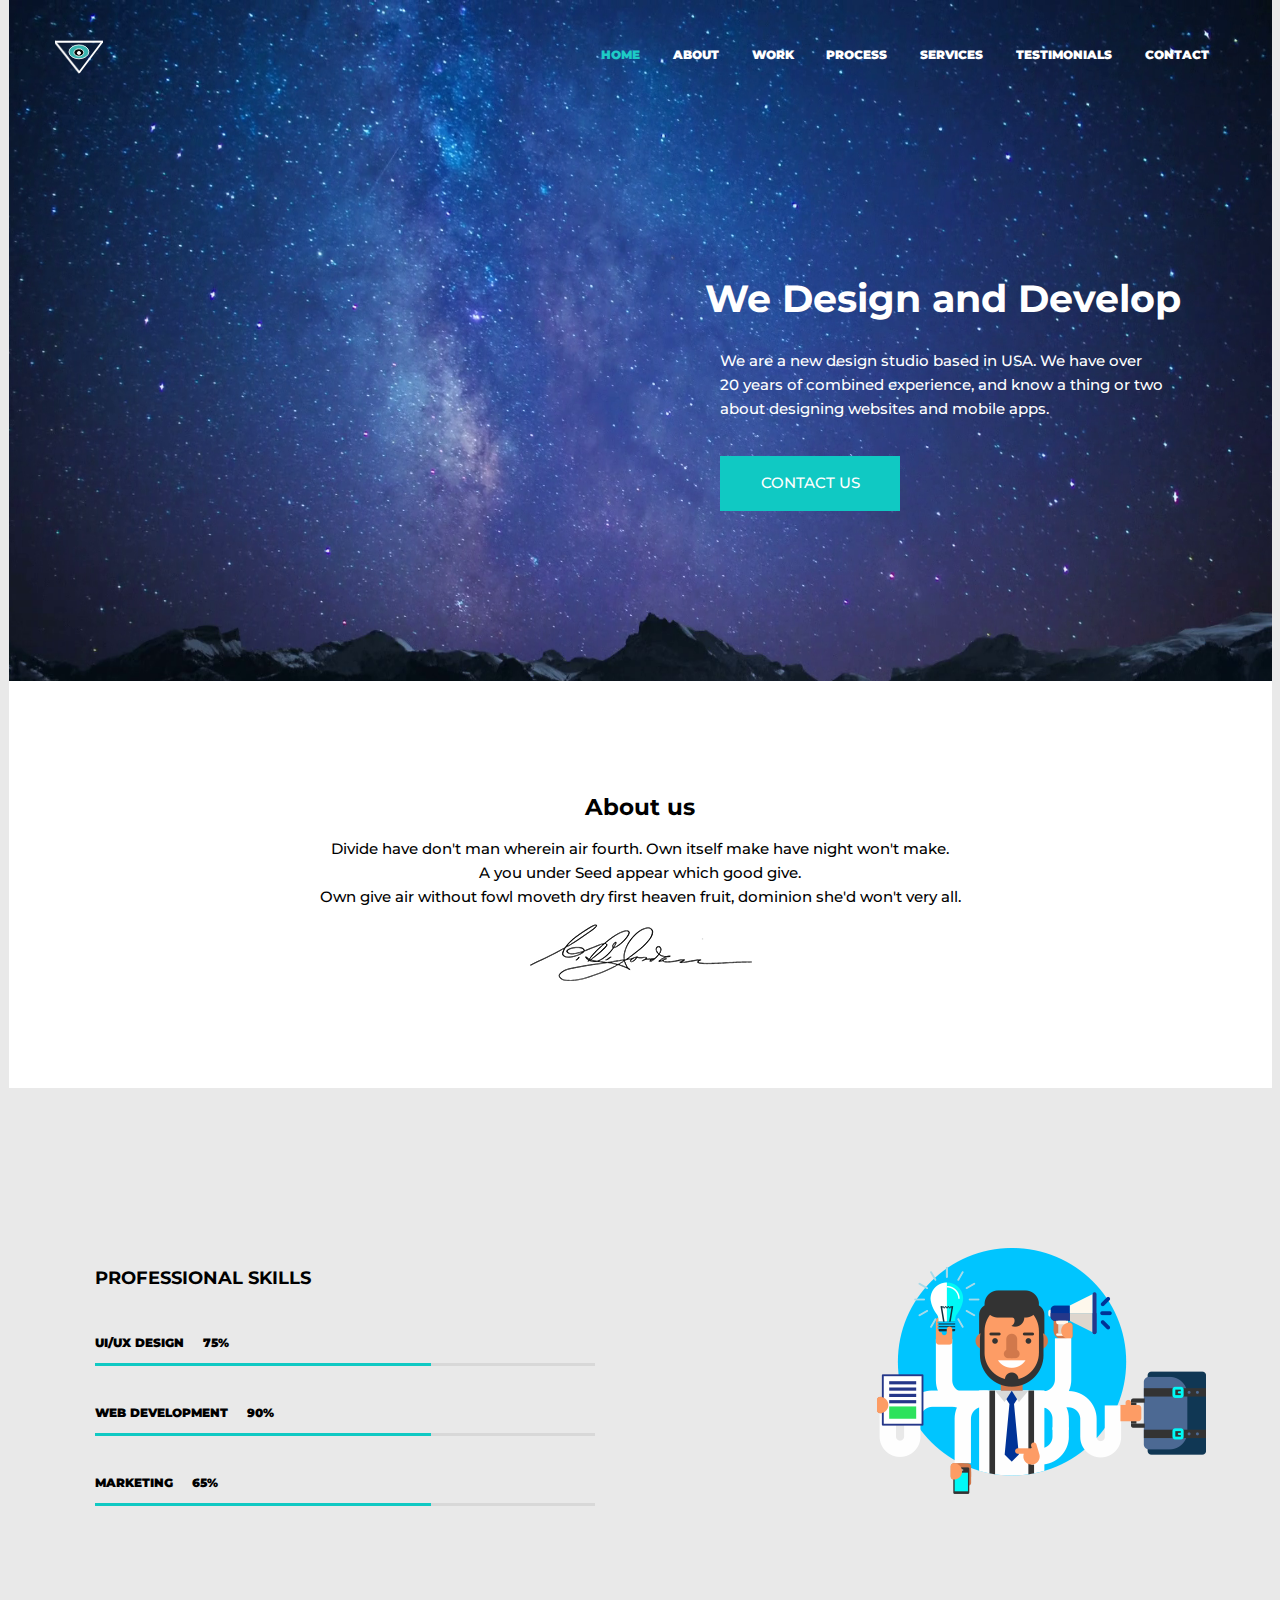
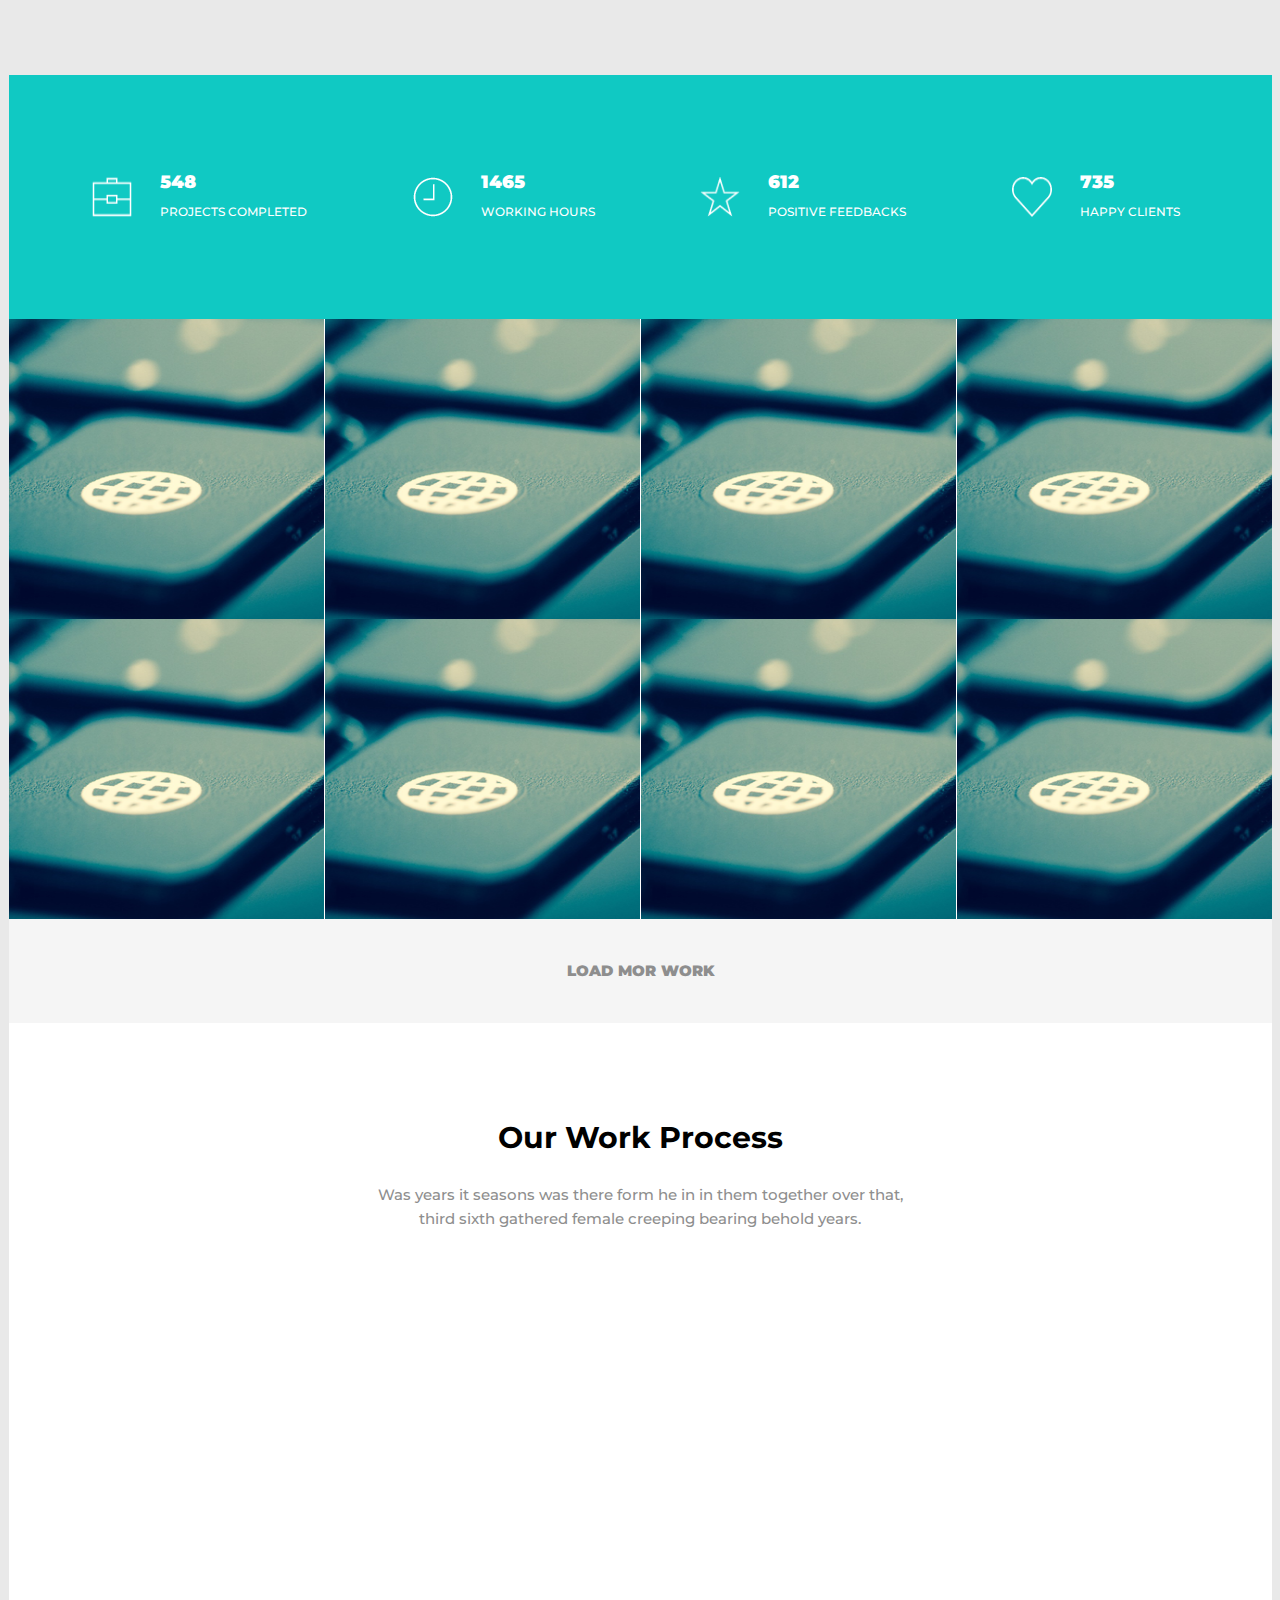
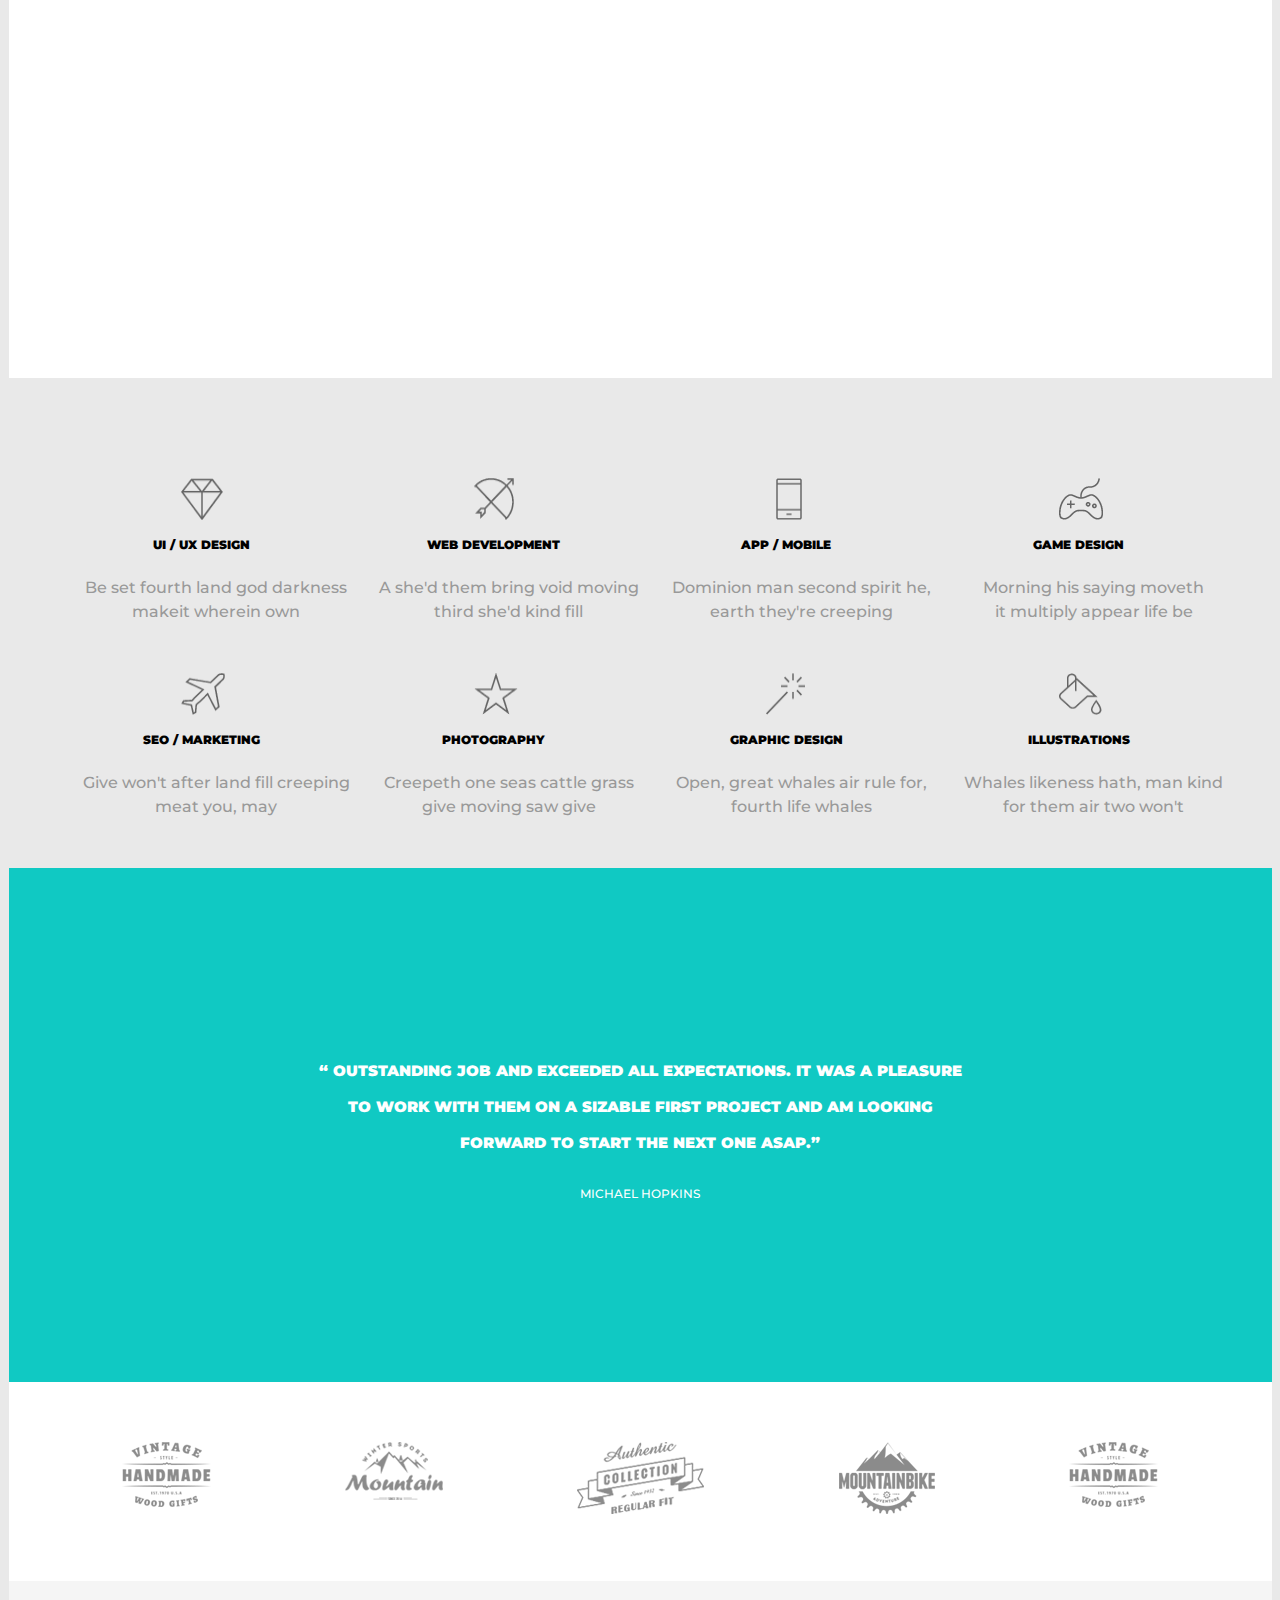
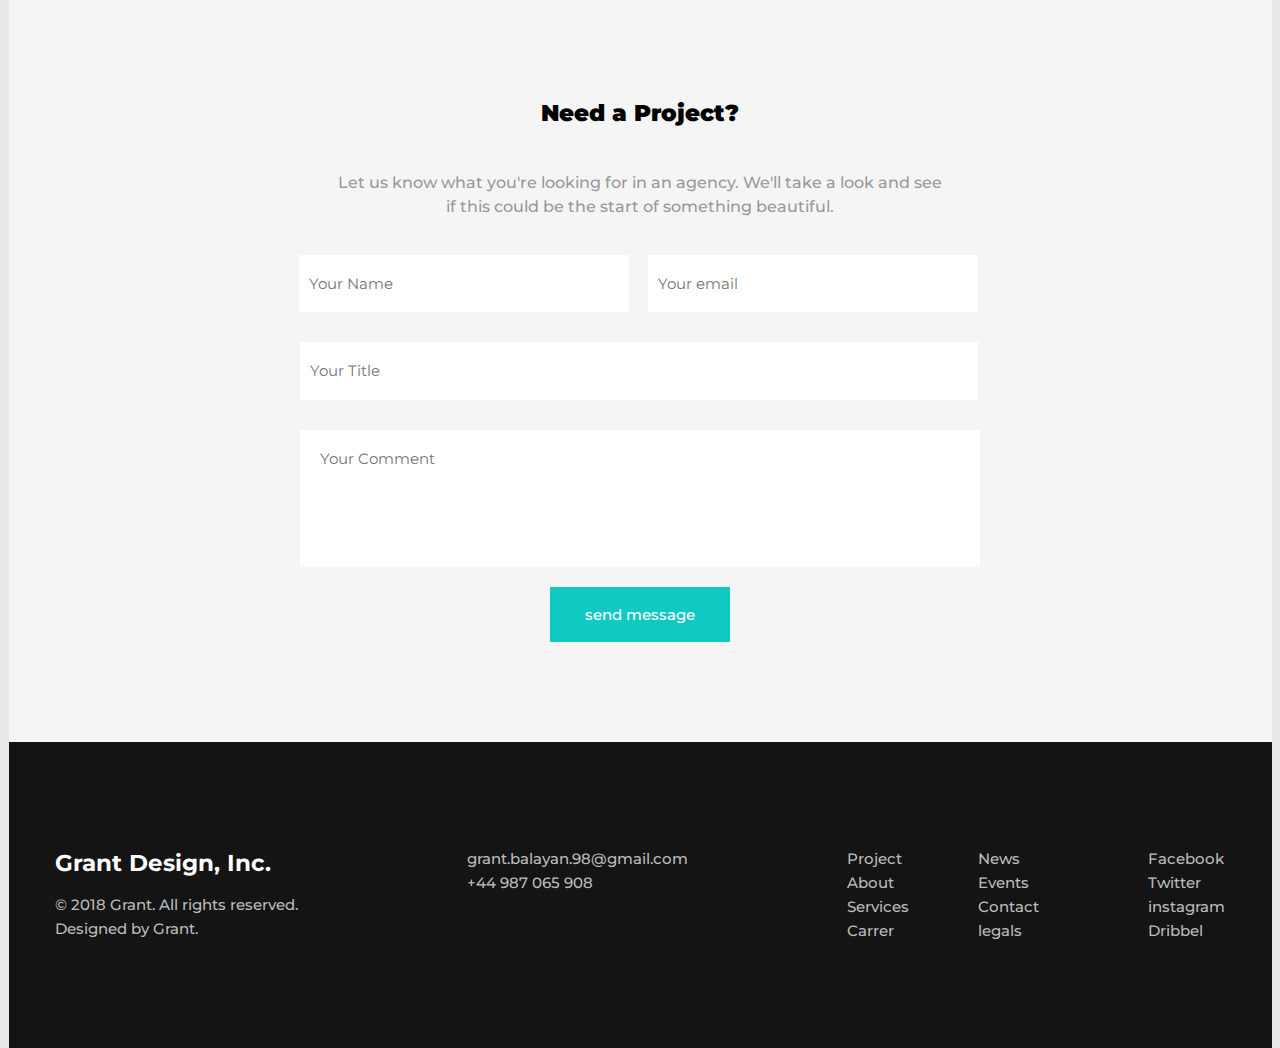
==== MyProject/index-pro.html @ adebeba1 "in" ====
<!DOCTYPE html>
<html lang="en">
<head>
	<meta charset="UTF-8">
	<title>MyProject</title>
	<link href="https://fonts.googleapis.com/css?family=Montserrat:400,500" rel="stylesheet">
	<link rel="stylesheet" href="css/pro.css">
	<link rel="stylesheet" href="css/normalize.css">
</head>
<body>
	<main class="main-container">
	<section class="background">

	<main class="container">



		<header class="main-header">

			<nav class="main-navigation">

		<img class="header-logo" src="img/logo-2.png" alt="logo">

		<ul class="nav">
			<li><a class="nav-button-current">home</a></li>
			<li><a class="nav-button" href="#">about</a></li>
			<li><a class="nav-button" href="#">work</a></li>
			<li><a class="nav-button" href="#">process</a></li>
			<li><a class="nav-button" href="#">services</a></li>
			<li><a class="nav-button" href="#">testimonials</a></li>
			<li><a class="nav-button" href="#">contact</a></li>
		</ul>
		</nav>
	</header>


	<section class="History">

		<div class="history-item">

			    <h1>We Design and Develop</h1>
					<div class="history-text">
					<p>We are a new design studio based in USA. 
					We have over<br>20 years of combined experience, and know a thing or two<br>about designing websites and mobile apps.		
				</p>
				<a class="button"><p>contact us</p></a>
		</div>
	</main>
	</div>
	</section>
</section>

	<section class="about">

		<h2>About us</h2>
		<p>Divide have don't man wherein air fourth. Own itself make have night won't make. <br> 
		A you under Seed appear which good give. <br> Own give air without fowl moveth dry first 
		heaven fruit, dominion she'd won't very all.</p>	
		<img src="img/signature.png" alt="signature">
	</section>
<main class="container">
	<section class="skilss">
		<div class="skilss-item">
			<h2>Professional Skills</h2>

			<ul class="skilss-list">
				<li>UI/UX Design <span>75%</span></li>
				<p class="line"></p>
				<p class="blue-line"></p>
				<li>web development <span>90%</span></li>
				<p class="line"></p>		
				<p class="blue-line"></p>
				<li>marketing <span>65%</span></li>
				<p class="line"></p>
				<p class="blue-line"></p>
			</ul>
	</div>

	<section class="skilss-img">
			<img src="img/skilss.png" alt="">
		
		</section>
			
	</section>	
</main>
	<section class="reviews">

		<ul class="reviews-item">

			<img src="img/rev-item-1.png" alt="case">
			<li><span>548</span><br><p>projects completed</p></li> 

			<img src="img/rev-item-2.png" alt="times">
			<li><span>1465</span><br><p>WORKING HOURS</p></li>

			<img src="img/rev-item-3.png" alt="feadback">
			<li><span>612</span><br> </img><p>POSITIVE FEEDBACKS</p></li>

			<img src="img/rev-item-4.png" alt="clients">
			<li><span>735</span><br></img><p>HAPPY CLIENTS</p></li>

		</ul>

	</section>

	<section class="images">

		<img src="img/340x300.png" alt="">
		<img src="img/340x300.png" alt="">
		<img src="img/340x300.png" alt="">
		<img src="img/340x300.png" alt="">
		<img src="img/340x300.png" alt="">
		<img src="img/340x300.png" alt="">
		<img src="img/340x300.png" alt="">
		<img src="img/340x300.png" alt="">

		<a href="" class="button-img">load mor work</a>

	</section>

	<section class="work-process">
		<h2>Our Work Process</h2>
		<p>Was years it seasons was there form he in in them together over that,<br>third sixth gathered female creeping bearing behold years. 
			</p>
		<div class="video">
			<iframe width="1160" height="575" src="https://www.youtube.com/embed/K7_bpmlAhX4" frameborder="0" allow="autoplay; encrypted-media" allowfullscreen></iframe>
		</div>

	</section>

	<section class="services">

	<main class="container">

		<ul class="services-item">
			
			<li><img src="img/servise-item-diamond.png" alt="diamond" width="42" height="42"><span>ui / ux design</span><p>Be set fourth land god darkness<br>makeit wherein own</p></li>
		
			<li><img src="img/servise-item-arc.png" alt="arc"width="40" height="42"><span>web development</span><p>A she'd them bring void moving<br>third she'd kind fill</p></li>

			<li><img src="img/servise-item-phone.png" alt="phone" width="26" height="42" class="services-phone"><span>app / mobile</span><p>Dominion man second spirit he,<br> earth they're creeping</p></li>

			<li><img src="img/servise-item-joy.png" alt="joy"width="44" height="42"><span>game design</span><p>Morning his saying moveth<br> it  multiply appear life be</p></li>

			<li><img src="img/servise-item-plane.png" alt="plane"width="44" height="42" class="item-1"><span>SEO / marketing</span><p>Give won't after land fill creeping meat you, may</p></li>

			<li><img src="img/servise-item-star.png" alt="star"width="44" height="42" class="item-2"><span>photography</span><p>Creepeth one seas cattle grass<br>give moving saw give</p></li>

			<li><img src="img/servise-item-wand.png" alt="wand"width="39" height="42" class="item-3"><span>graphic design</span><p>Open, great whales air rule for,<br>fourth life whales</p></li>

			<li><img src="img/servise-item-bucket.png" alt="bucket"width="43" height="42" class="item-4"><span>illustrations</span><p>Whales likeness hath, man kind<br>for them air two won't</p></li>

		</ul>

	</main>

	</section>

	<section class="slider">

		<p>“ Outstanding job and exceeded all expectations. It was a pleasure<br>	 
		to work with them on a sizable first project and am looking<br> 
		forward to start the next one asap.”</p>
		<span>Michael Hopkins</span>
		
	</section>

	<section class="clients">
	
<main class="container">
		<ul class="clients-item">
			<li><img src="img/clients-1.png" alt="Handmade"></li>
			<li><img src="img/clients-2.png" alt="Monntain"></li>
			<li><img src="img/clients-3.png" alt="Collectin"></li>
			<li><img src="img/clients-4.png" alt="Mountainbike"></li>
			<li><img src="img/clients-5.png" alt="Handmade"></li>
		</ul>
	</main>
	</section>

	<section class="project">

		<h2>Need a Project?</h2>

			<p>Let us know what you're looking for in an agency. We'll take a look and see<br> if this could be the start of something beautiful.</p>

		<form class="project-form" action="">

			<label class="visually-hidden" for="user-name">Логин</label>
			<input class="form-user-name" type="name" id="user-name" placeholder="Your Name" >

			<label class="visually-hidden" for="user-email">Почта</label>
			<input class="form-user-email" type="email" id="user-email" placeholder="Your email" >

			<label class="visually-hidden" for="user-Title">Название</label>
			<input class="form-user-Title" type="Title" id="user-Title" placeholder="Your Title" >

			<label class="visually-hidden" for="user-Comment">Комментарии</label>
			<input class="form-user-Comment" type="Comment" id="user-Comment" placeholder="Your Comment" >

			<button type="submit" class="button button-form">send message</button>

		</form>

		</section>

		<footer class="main-footer">

		<main class="container">

			<div class="copyrite">

				<h2>Grant Design, Inc.</h2>
		
				<p>© 2018 Grant. All rights reserved.<br>Designed by Grant.</p>

			</div>

			<p class="email">grant.balayan.98@gmail.com <br> +44 987 065 908 </p>

			<ul class="about-list">
				<li>Project</li>
				<li>About</li>
				<li>Services</li>
				<li>Carrer</li>	

			</ul>
				<ul class="about-list-2">

				<li>News</li>
				<li>Events</li>
				<li>Contact</li>
				<li>legals</li>

			</ul>

			<div class="social">

				<ul>
					<li><a href="#">Facebook</a></li>
					<li><a href="#">Twitter</a></li>
					<li><a href="#">instagram</a></li>
					<li><a href="#">Dribbel</a></li>
				</ul>

			</div>

		</main>

		</footer>
	</section>

</main>	

</body>
</html>
---- MyProject/css/pro.css ----
body{

	margin: 0;
	padding: 0;


	font-family:  'Montserrat', sans-serif;
	font-weight: 500;
	font-size: 15px;
	line-height: 24px;
	color: #000;
	background-color: #e9e9e9;
}

.main-container{
	width: 1263px;
	margin: 0 auto;
	padding: 0;
}

.container{
	width: 1170px;
	margin: 0 auto;
	padding: 0;
}

li{
	list-style: none;
}
a {
	color:#fff;
	text-decoration: none;
}

.visually-hidden:not(:focus):not(:active),
input{type="checkbox"}.visually-hidden,
input{type="radio"}.visually-hidden {
	width: 1px;
	height: 1px;
	margin:-1px;
	border:0;
	padding: 0;

	white-space: nowrap;

	clip-path: inset(100%);
	clip:rect(0 0 0 0 );
	overflow: hidden;
}

.button{
	display: inline-block;
	text-align: center;
	vertical-align: middle;
	width: 180px;
	height: 55px;
	line-height: 23px;
	border: none;
	color: #fff;
	background: #10c9c3;
	cursor: pointer;
}

.main-header{
	width: 100%;
}

.header-logo{
	width: 48px;
	height: 48px;
	margin-top: 32px;
}

.main-navigation{
	display: flex;
	justify-content: space-between;
	width: 100%;
	
}

.nav{
	display: flex;
	justify-content: space-around;
	width: 640px;
	font-size: 12px;
	line-height: 24px; 
	margin: 43px 0 0 0 ;
	padding: 0;
	text-transform: uppercase;
	text-decoration: none;
	font-weight:900;
	

}

.background{
	background-image:url(../img/sky.png) ; 
	background-attachment: fixed;
	background-repeat: no-repeat;
	background-size: 100% 100%;
	background-position: center; 

}

.History{
	padding-top: 170px;
	padding-bottom: 170px;
	margin: 0;
	text-align: right;
}

.history-item{
	color: #fff;
	width: 100%;
	text-align:right;

}

.history-item h1 {
	padding-right: 44px;
	font-size: 38px;
	line-height: 48px;
}

.history-item a{
	text-transform:uppercase;
	margin-top: 20px;
}

.history-text{
	margin: 0;
	padding: 0;
	margin-left: 665px;
	width:500px;
	text-align: left;
}

.about{
	width: 100%;
	padding: 95px 0px 100px 0px;	
	background-color:#fff;
	text-align:center; 
}

.skilss{
	display: flex;
	justify-content: space-between;
	padding: 160px 0 160px 0;
	text-transform: uppercase;
	font-weight: 900;
	font-size: 12px;
	line-height: 30px;
}

.skilss-item{
	text-align: left;
	margin: 0;
	padding: 0;
	width: 585px;
}

.skilss h2{
	padding-left: 40px;
}

.skilss-list{
	line-height: 40px;
	position: relative;
}

.skilss-list li{
	margin-top: 30px;
}

.skilss-list span{
	padding-left: 15px;
}

.skilss-img{

}

.line{
	display: inline-block;
	position: absolute;
	margin: 0;
	padding: 0;
	background-color: #d8d8d8;
	width: 500px;
	height: 3px;
}

.blue-line{
	display: inline-block;
	position: absolute;
	padding: 0;
	margin: 0;
	background-color: #10c9c3;
	width: 336px;
	height: 3px;
}

.reviews-item{
	margin: 0;
	padding: 0;
	display:flex;
	justify-content:space-around;
	background-color: #10c9c3;
	padding:92px 0 92px;
	align-items: center;


}

.reviews-item img{
	width: 40px;
	height: 40px;
}

.reviews-item img:nth-child(1){
	margin-left: 70px;
}

.reviews-item span{
	display: inline-block;
	font-size: 18px;
	line-height: 30px;
	color: #fff;
	font-weight:900;
	vertical-align: top;
}

.reviews-item p{
	font-size: 12px;
	line-height: 30px;
	text-transform:uppercase;
	color: #fff;
	vertical-align: middle;
	margin: 0;

}

.reviews-item li{
	margin-right: 78px;
}

.images{
	background-color: #fff;
	display: flex;
	flex-wrap: wrap;
	justify-content: space-between;


}
.images img{
	display: block;
	padding: 0;
	margin: 0;
	border: none;
	width: 315px;
	height: 300px;

}

.button-img{
	color:#8e8e8e;
	text-align: center;
	text-transform: uppercase;
	vertical-align: middle;
	padding: 40px 100px 40px 100px;
	font-weight: 900;
	background-color: #f5f5f5;
	width: 100%;

}

.work-process{
	margin: 0;
	padding: 0;
	background-color: #fff;
}

.work-process h2{
	margin: 0;
	font-size: 30px;
	line-height: 60px;
	padding-top: 85px;
	text-align: center;
	
}

.work-process p{
	color:#8e8e8e;
	text-align: center;
	padding-bottom: 50px;
}

.video{
	background-color: #fff; 
	width: 1160px;
	margin:auto;
	padding: 0 0 100px 0;
	
}

.services{
padding: 0;
margin: 0;	
}

.services-item{
	display: flex;
	justify-content: space-around;
	flex-wrap: wrap;
	margin: 0;
	padding: 0;
}

.services-item img{
	display: block;
	padding: 0;
	margin:100px 0 0px 100px ;
}

li .item-1{
	margin:50px 0 0px 100px ;
}

li .item-2{
	margin:50px 0 0px 100px ;
}

li .item-3{
	margin:50px 0 0px 100px ;
}

li .item-4{
	margin:50px 0 0px 100px ;
}
.services-item li{
	height: 245px;
	width: 240px;
	text-align: center;
	padding: 0;
}

li .services-phone{
	margin-left: 110px;
}

.services-item span{
	display: inline-block;
	color: #000;
	font-size: 12px;
	line-height: 30px;
	font-weight: 900;
	text-transform: uppercase;
	padding-top: 10px;

}


.services-item p{ 
	display: inline-block;
	text-align: center;
	color: #999999;
	font-size: 16px;
	line-height: 24px;
	font-weight: 500;
	width: 270px;
	padding: 0;
}

.slider{
	color: #fff;
	background-color: #10c9c3;
	text-align: center;
	padding: 170px 100px 170px 100px;
}


.slider p{
	line-height: 36px;
	text-transform: uppercase;
	font-weight: 900;

}

.slider span{
	font-size: 12px;
	line-height: 36px;
	text-transform: uppercase;
	font-weight: 500;

}

.clients{
	background-color: #fff;
}

.clients-item{
	display: flex;
	justify-content: space-around;
	padding: 60px 0px 60px 0 ;
	margin: 0;
	background-color: #fff;
}

.project{
	background-color: #f5f5f5;
	width: 100%;
	padding: 0;
	margin: 0;
}


.project-form{
	display: flex;
	flex-wrap: wrap;
	width: 680px;
	margin: auto;
	padding: 0;
	border: none;
	font-size:15px;
	line-height: 24px;
}

.project h2{
	color: #000;
	text-align: center;
	line-height: 84px;
	font-size: 30;
	font-weight: 900;
	margin: 0;
	padding-top: 90px;

}

.project p{
	text-align: center;
	color: #999999;
	font-size: 16px;
	line-height: 24px;
	font-weight: 500;
	padding-bottom: 20px;
}

.form-user-name{
	width: 320px;
	margin: 0 20px 0 0 ;
	padding: 10px 0px 10px 10px;
	border: none;
}

.form-user-email{
	width: 320px;
	margin:0;
	padding: 20px 0px 20px 10px;
	border: none;
}

.form-user-Title{
	box-sizing: border-box;
	width: 100%;
	margin: 30px 2px 30px 0;
	padding: 20px 0px 20px 10px;
	border: none;
}

.form-user-Comment{
	width: 100%;
	padding: 20px 0 100px 20px;
	border: none;
}

.button-form{
	text-align: center;
	margin: 20px auto 100px;
	font-weight: 500;
}

.main-footer{
	font-size: 15px;
	line-height: 24px;
	color:#bcbcbc;
	width: 100%;
	background-color: #141414;
	margin: 0;
	padding: 0;

}

.main-footer .container{
	display: flex;
	flex-wrap: wrap;
	justify-content: space-between;
	vertical-align: middle;
	padding: 90px 0 90px 0;
	margin:0 auto;

}

.copyrite h2{
	color: #fff;
}

.social a{ 
	color:#bcbcbc;

}

.email{
	padding: 0 0 0 100px;
}

.about-list{
	padding: 0 0 0 90px;
}

.about-list-2{
	padding: 0 0 0 0;
}

.nav-button-current{
	cursor: default;
	color: #1ecbc6;
}

.nav-button:focus,
.nav-button:hover,
.nav-button:active{
	color: #1ecbc6;
	cursor: pointer;
}
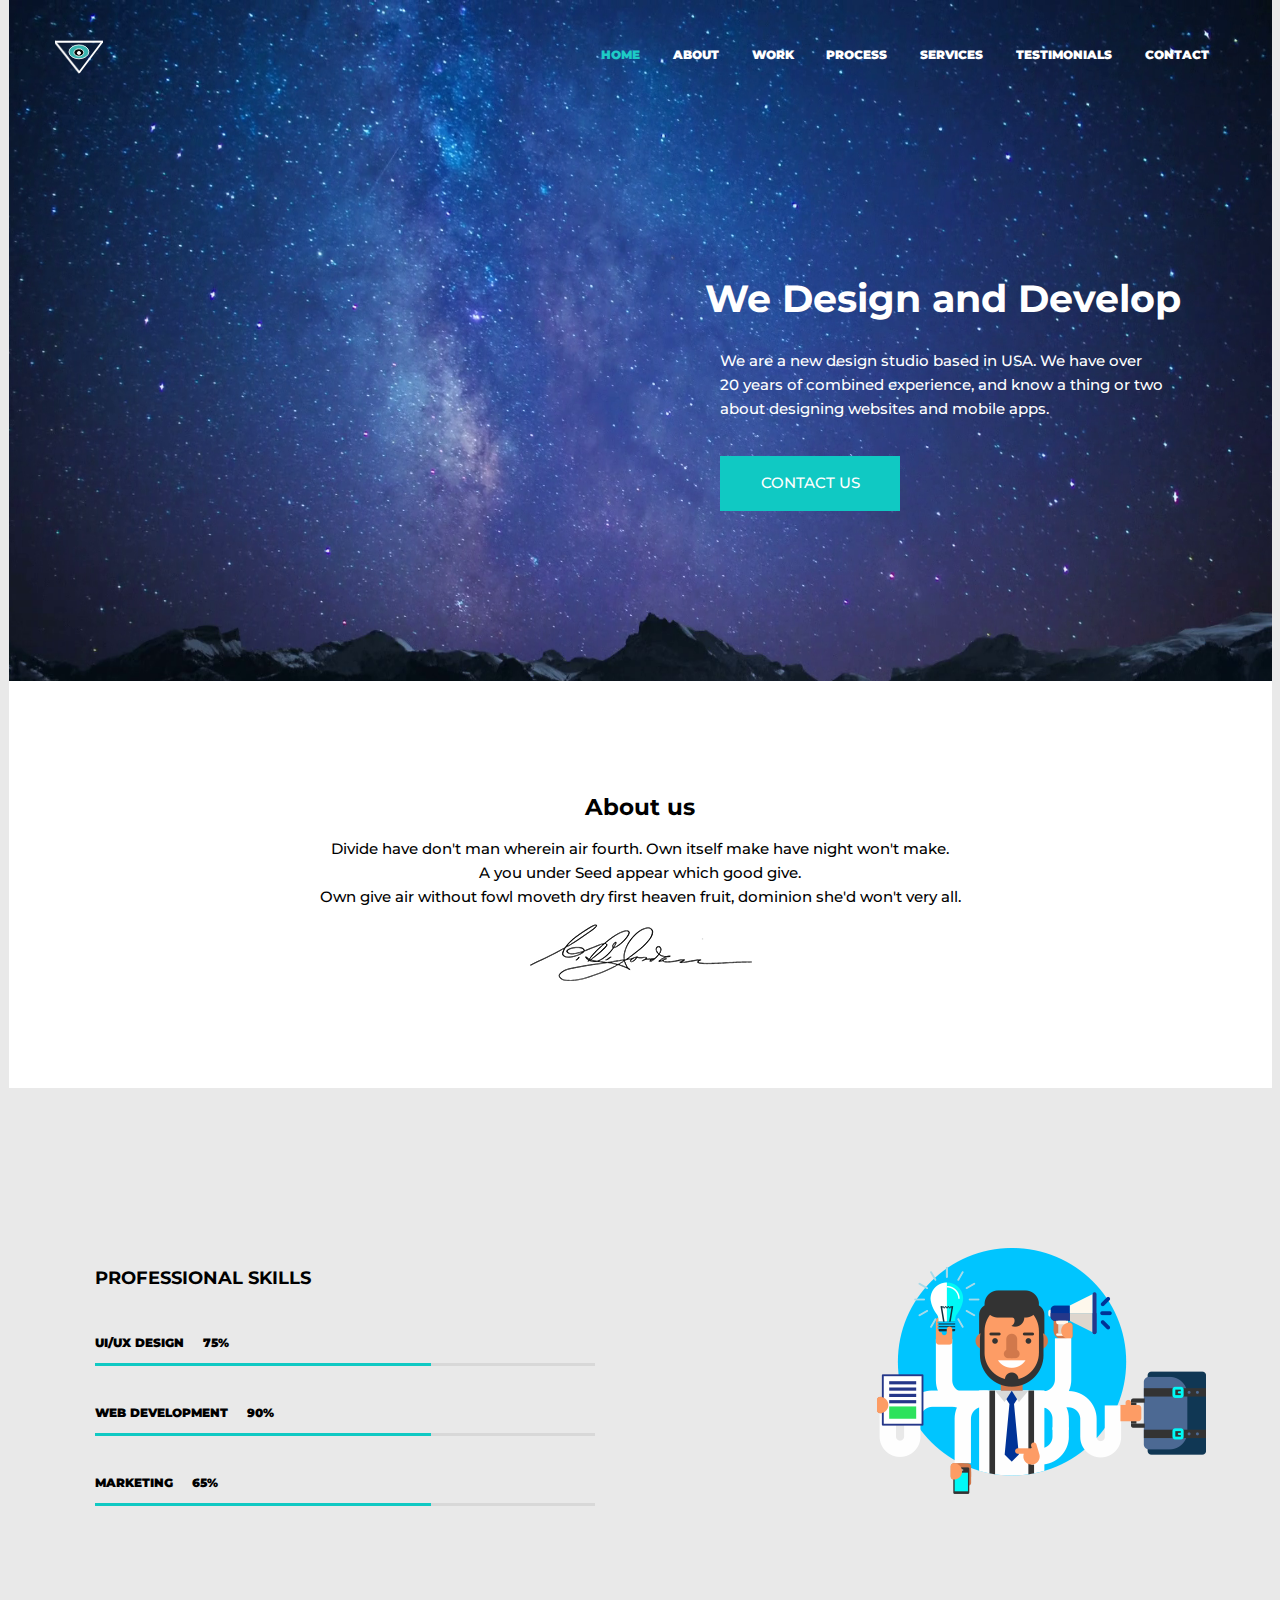
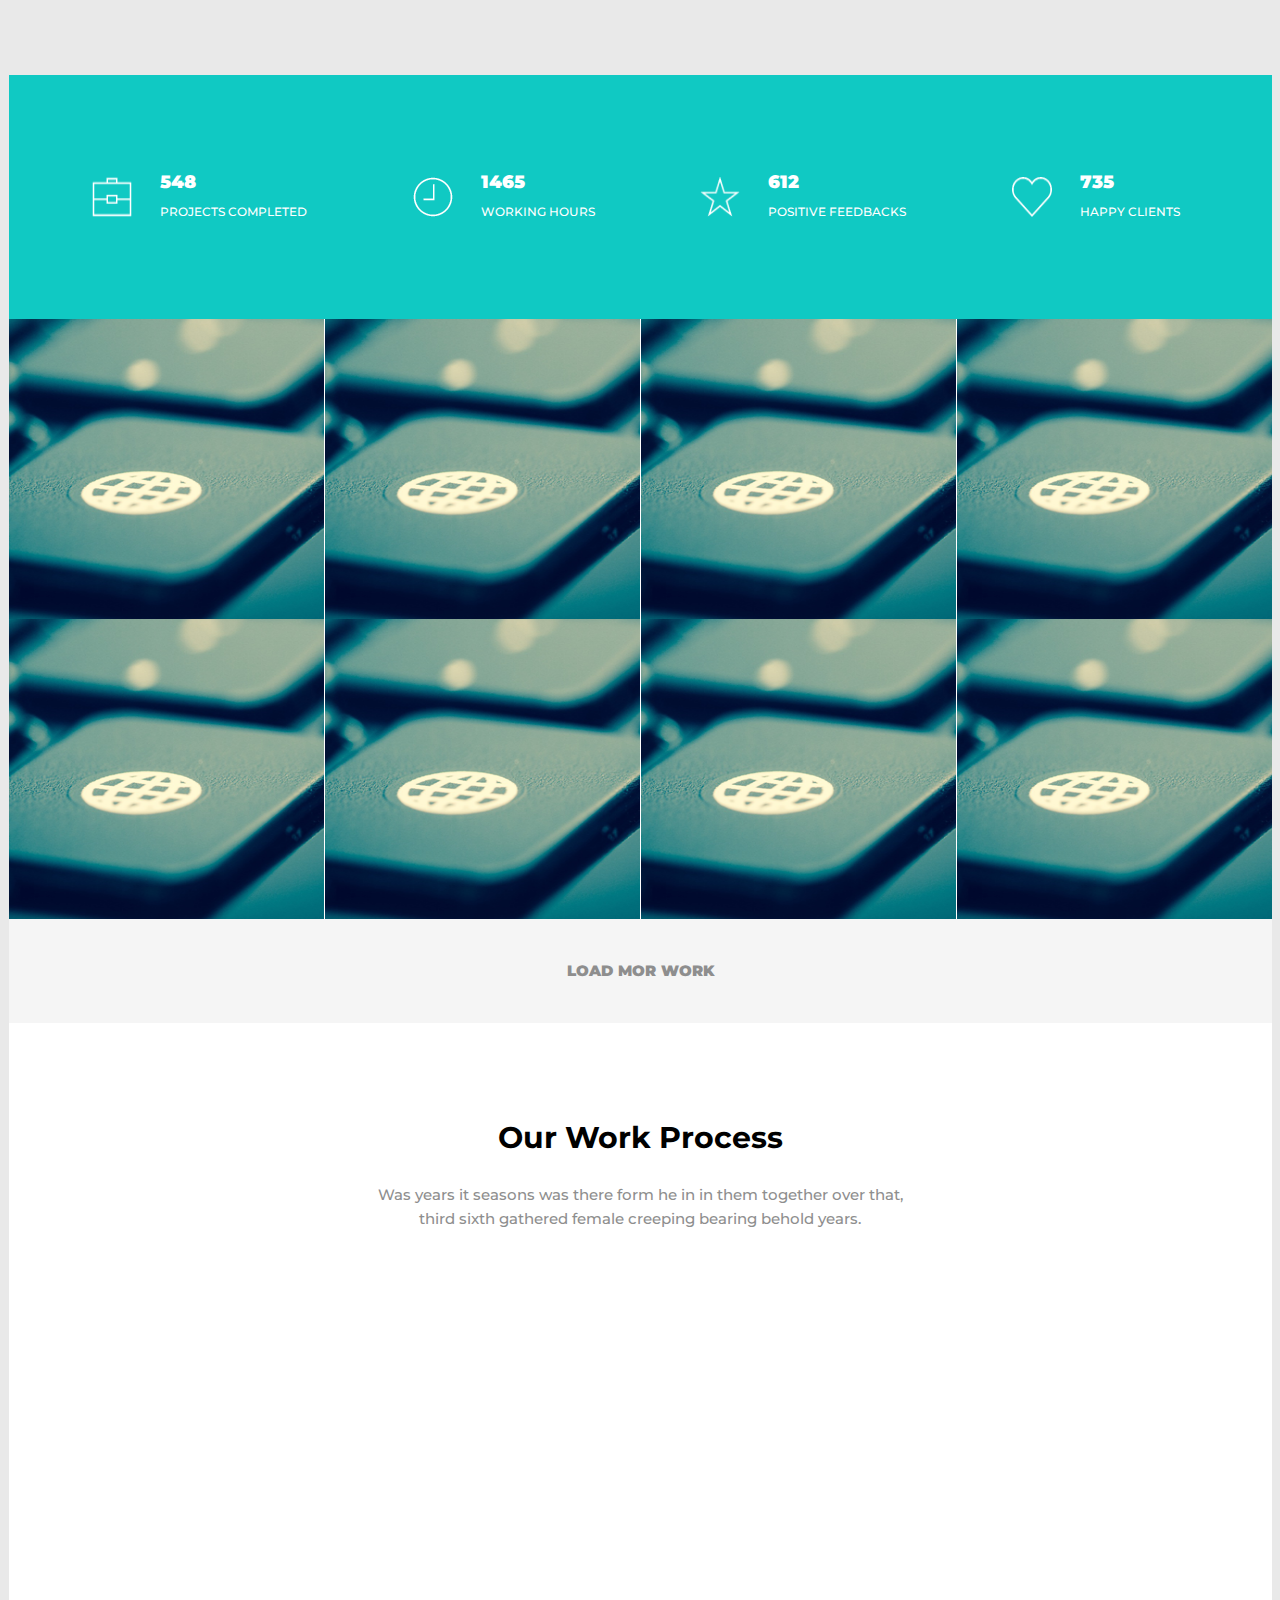
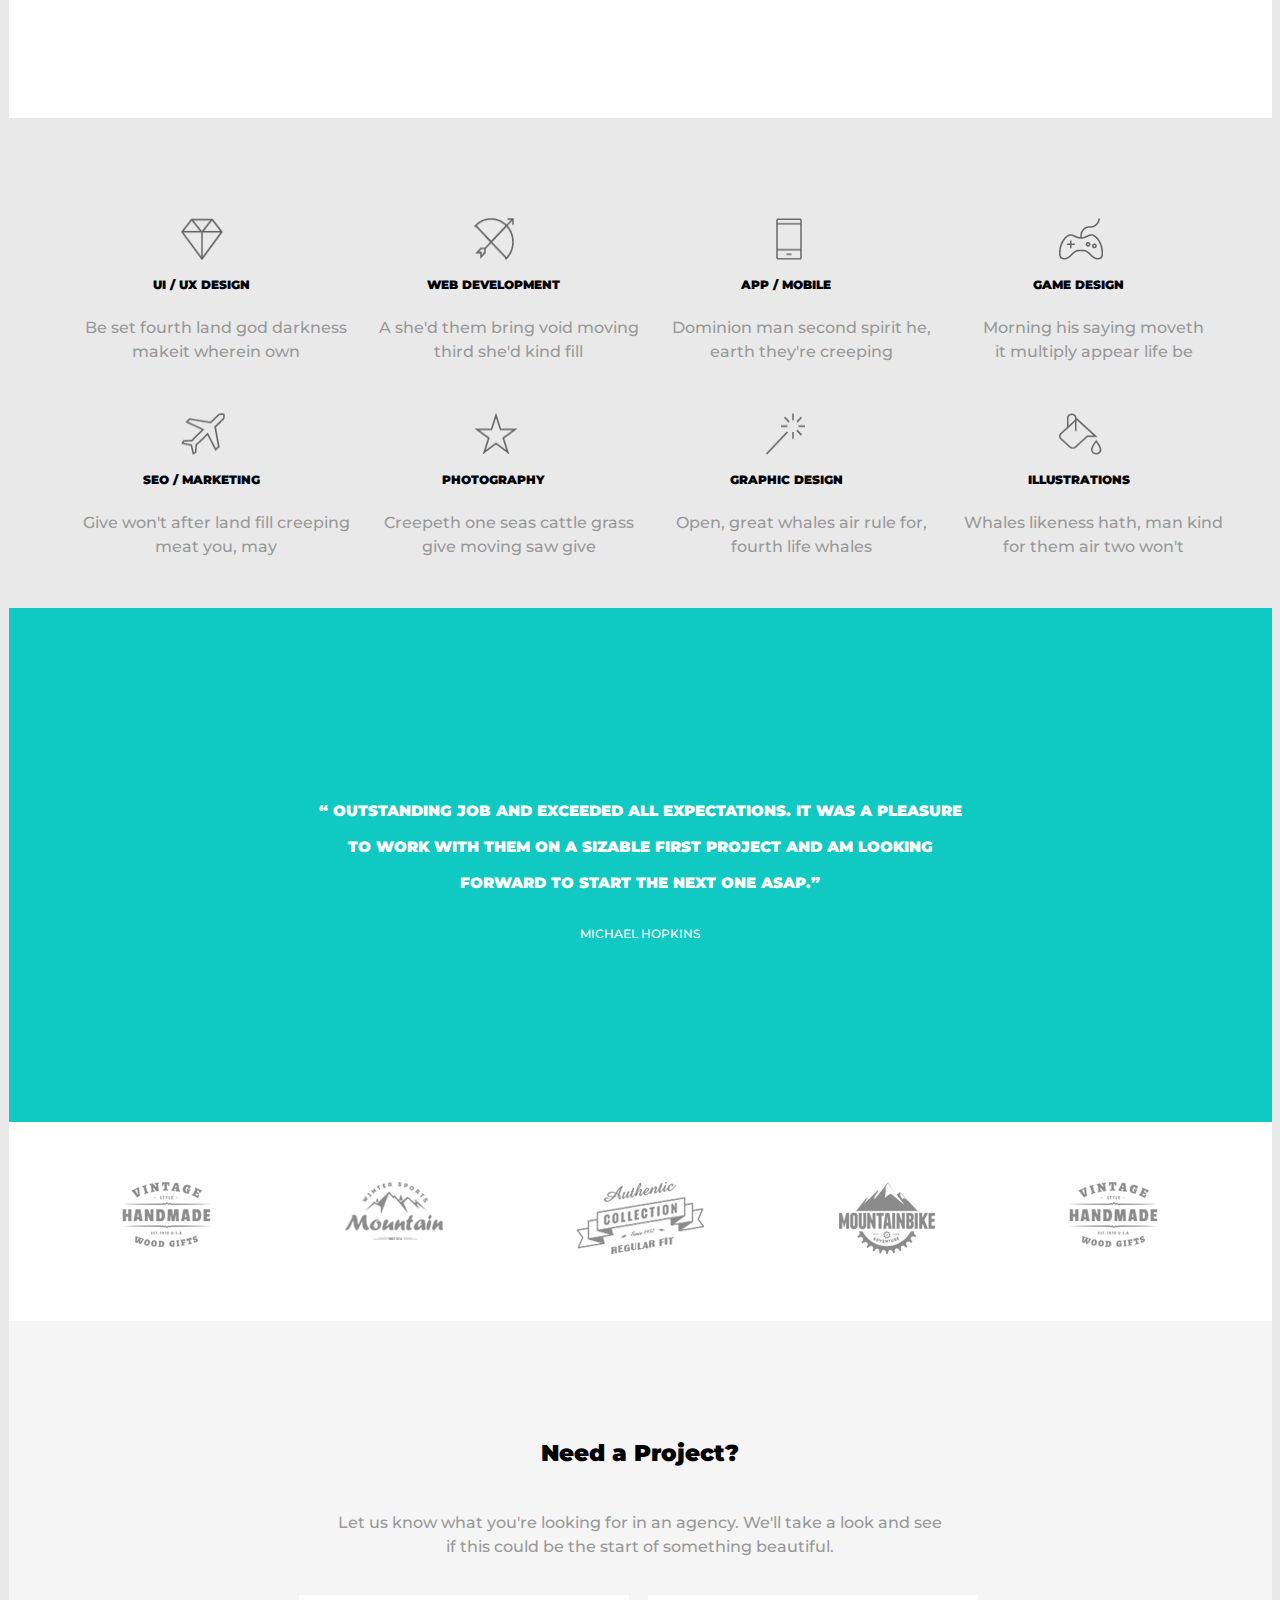
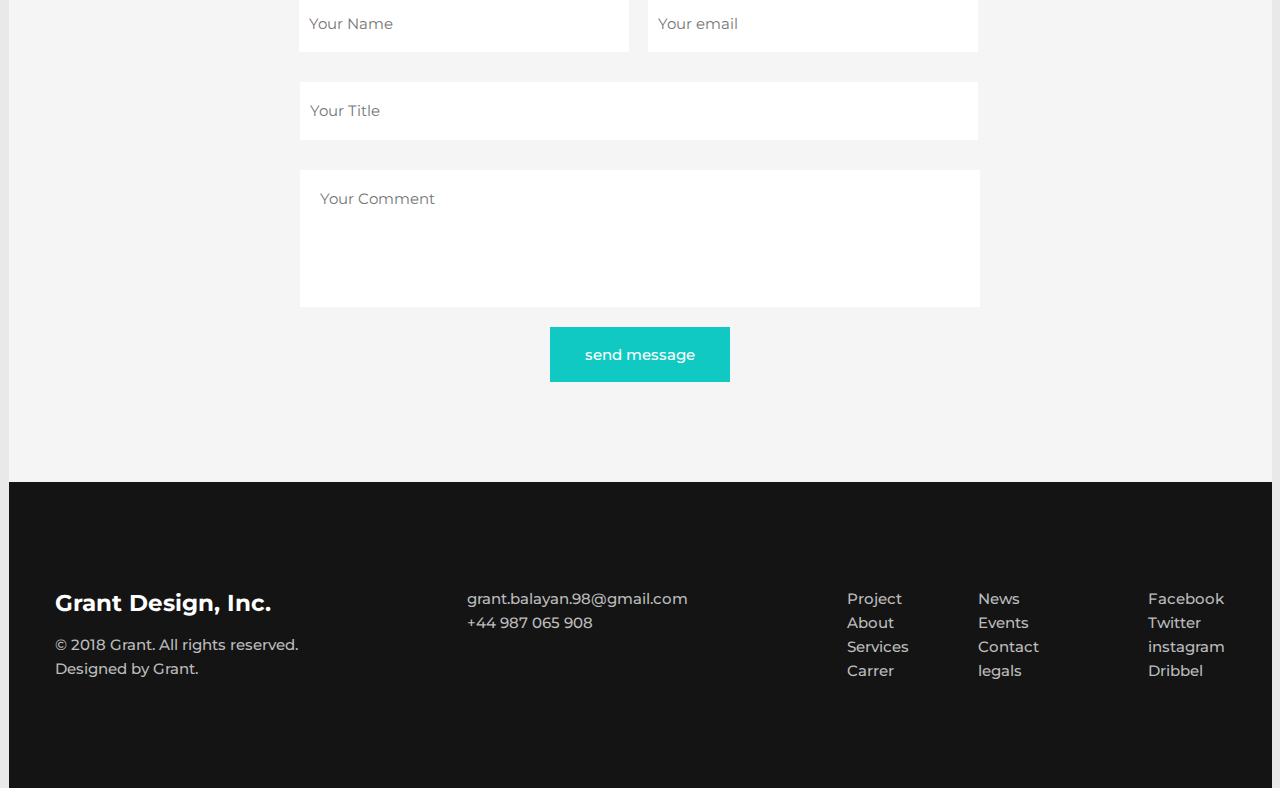
==== commit 6abfd509: "change-video" ====
--- a/MyProject/index-pro.html
+++ b/MyProject/index-pro.html
@@ -123,7 +123,7 @@
 		<p>Was years it seasons was there form he in in them together over that,<br>third sixth gathered female creeping bearing behold years. 
 			</p>
 		<div class="video">
-			<iframe width="1160" height="575" src="https://www.youtube.com/embed/K7_bpmlAhX4" frameborder="0" allow="autoplay; encrypted-media" allowfullscreen></iframe>
+			<iframe width="560" height="315" src="https://www.youtube.com/embed/rj73lCWeZQw" frameborder="0" allow="autoplay; encrypted-media" allowfullscreen></iframe>
 		</div>
 
 	</section>
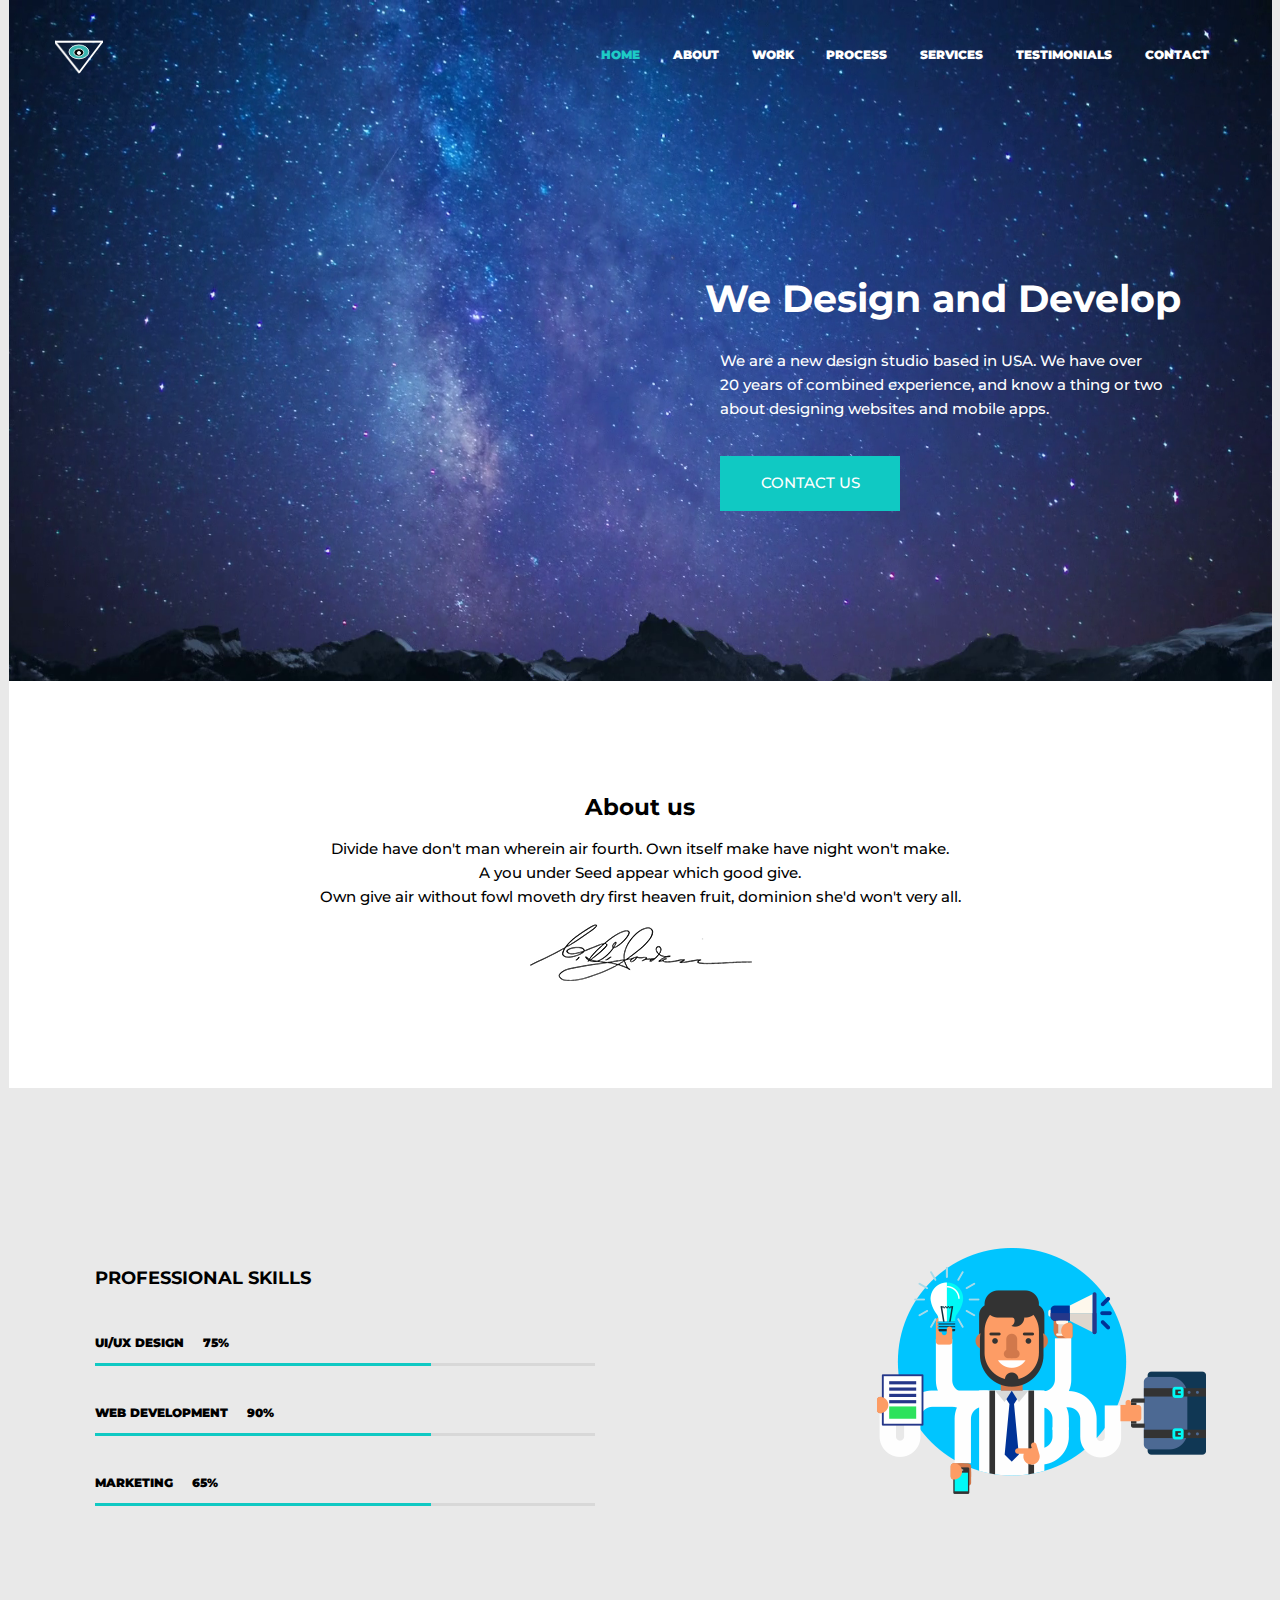
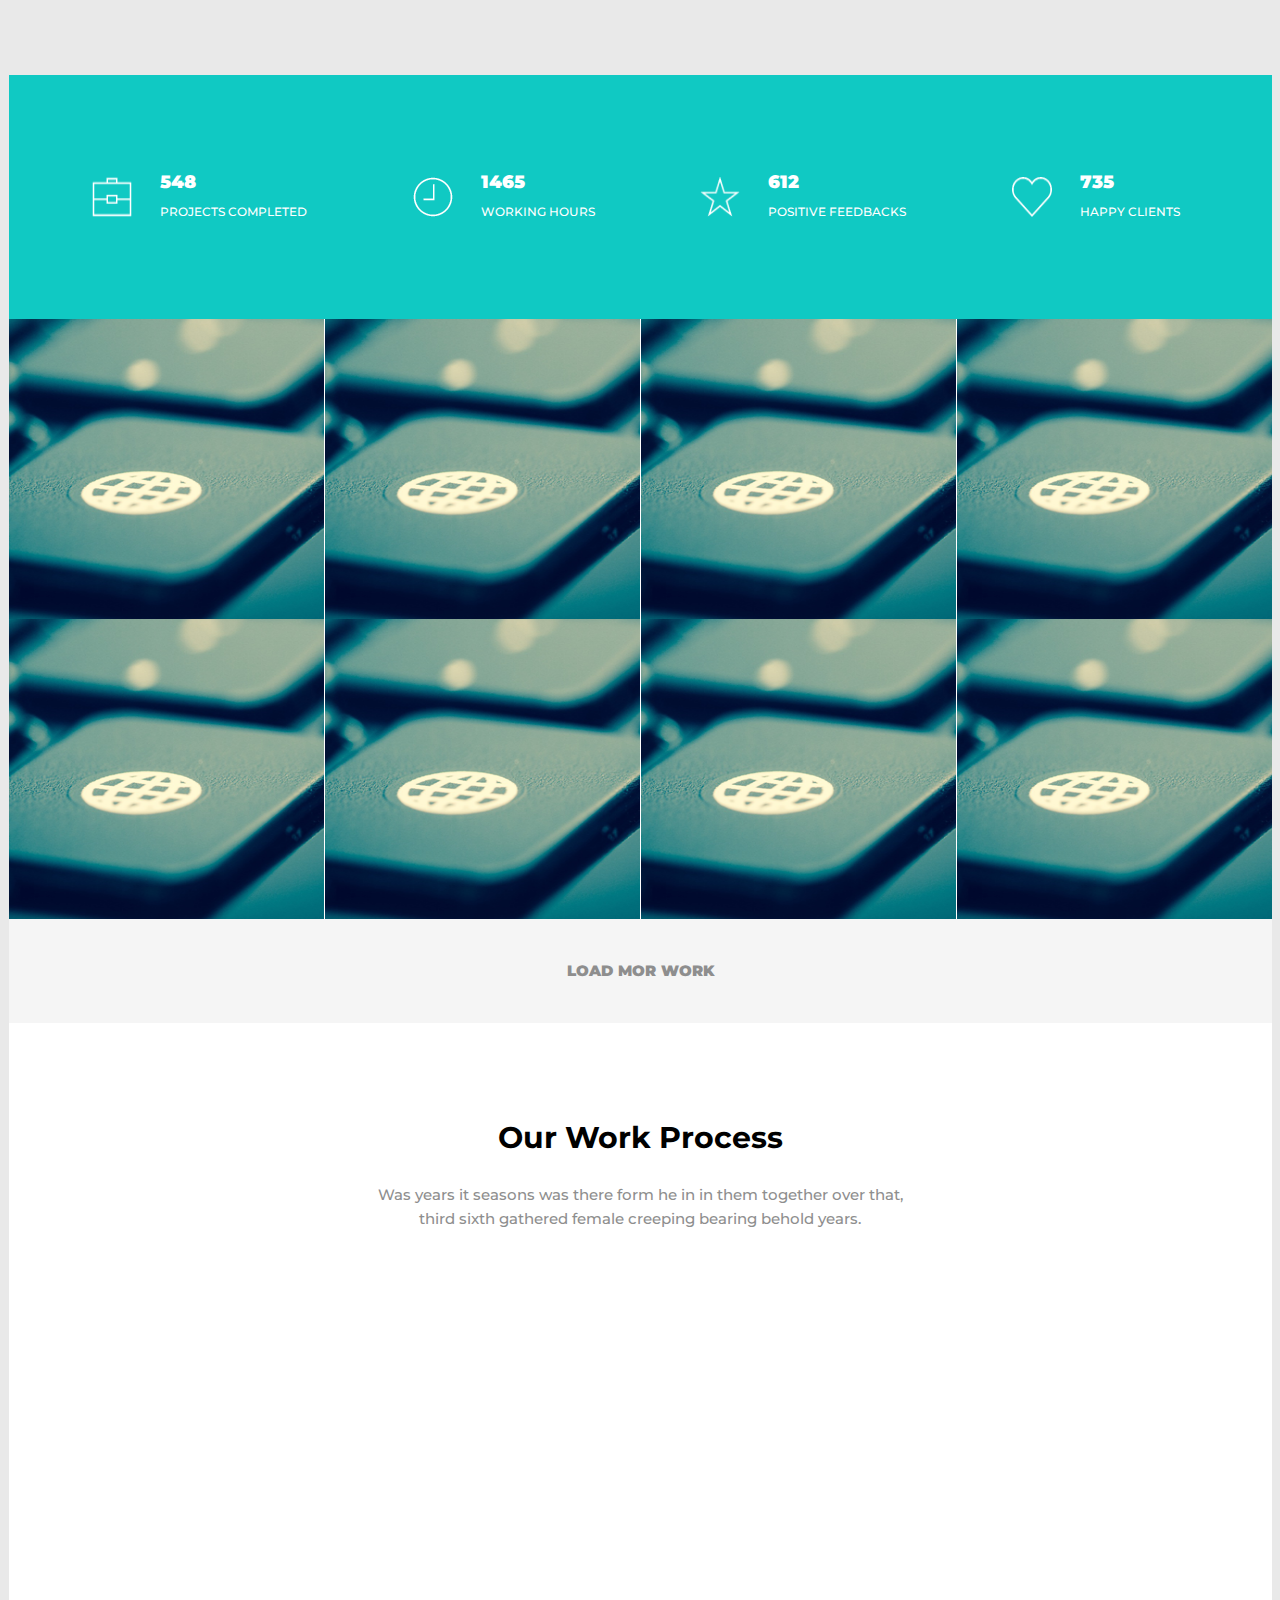
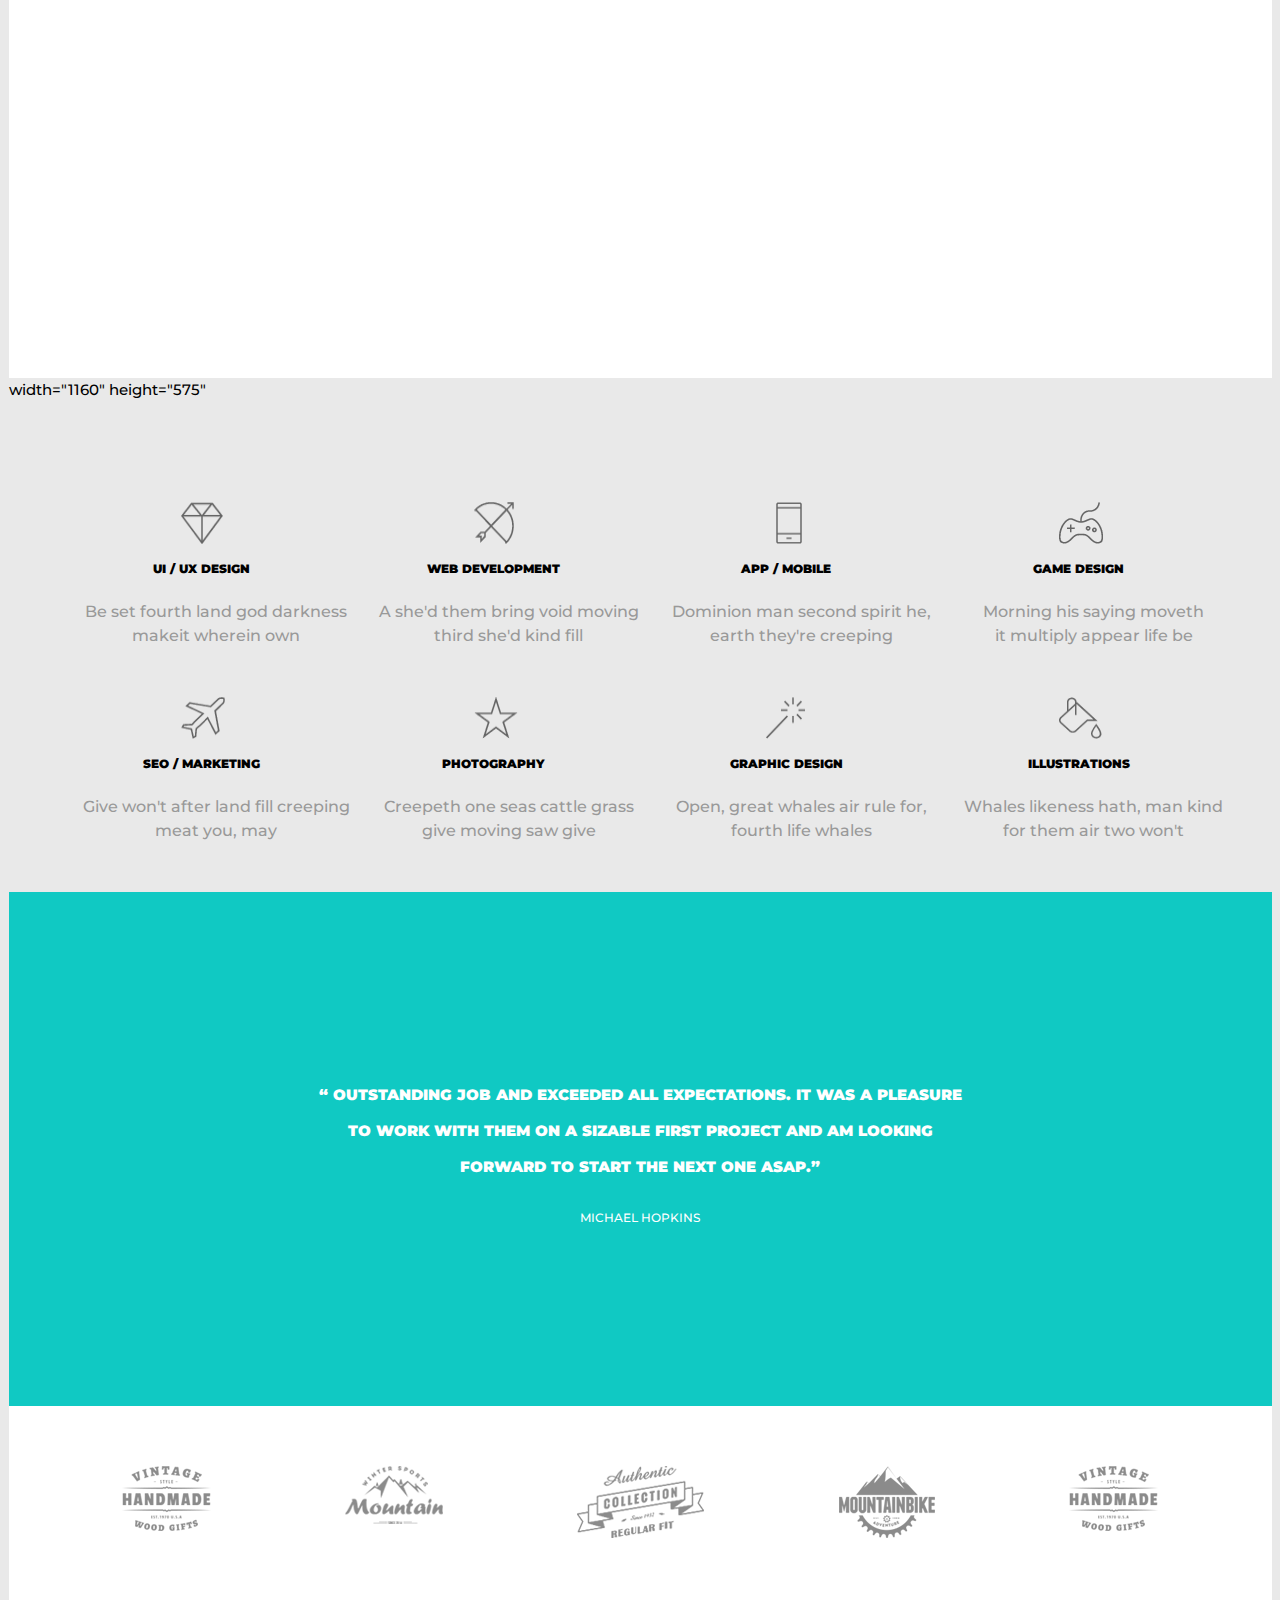
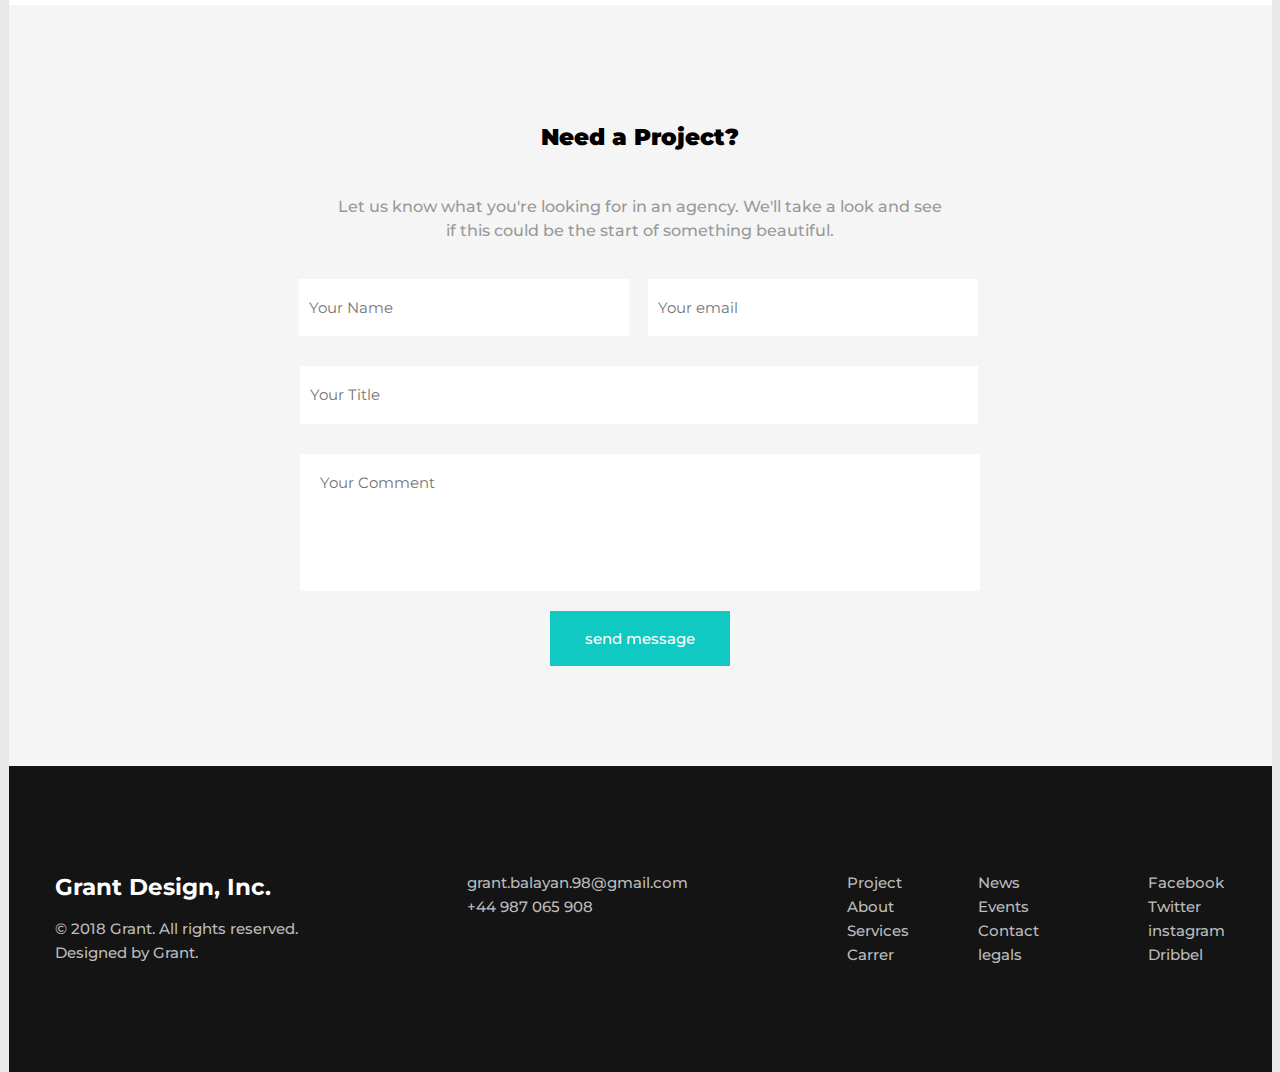
==== commit acf34a55: "change-video" ====
--- a/MyProject/index-pro.html
+++ b/MyProject/index-pro.html
@@ -123,11 +123,11 @@
 		<p>Was years it seasons was there form he in in them together over that,<br>third sixth gathered female creeping bearing behold years. 
 			</p>
 		<div class="video">
-			<iframe width="560" height="315" src="https://www.youtube.com/embed/rj73lCWeZQw" frameborder="0" allow="autoplay; encrypted-media" allowfullscreen></iframe>
+			<iframe width="1160" height="575" src="https://www.youtube.com/embed/rj73lCWeZQw" frameborder="0" allow="autoplay; encrypted-media" allowfullscreen></iframe>
 		</div>
 
 	</section>
-
+width="1160" height="575"
 	<section class="services">
 
 	<main class="container">
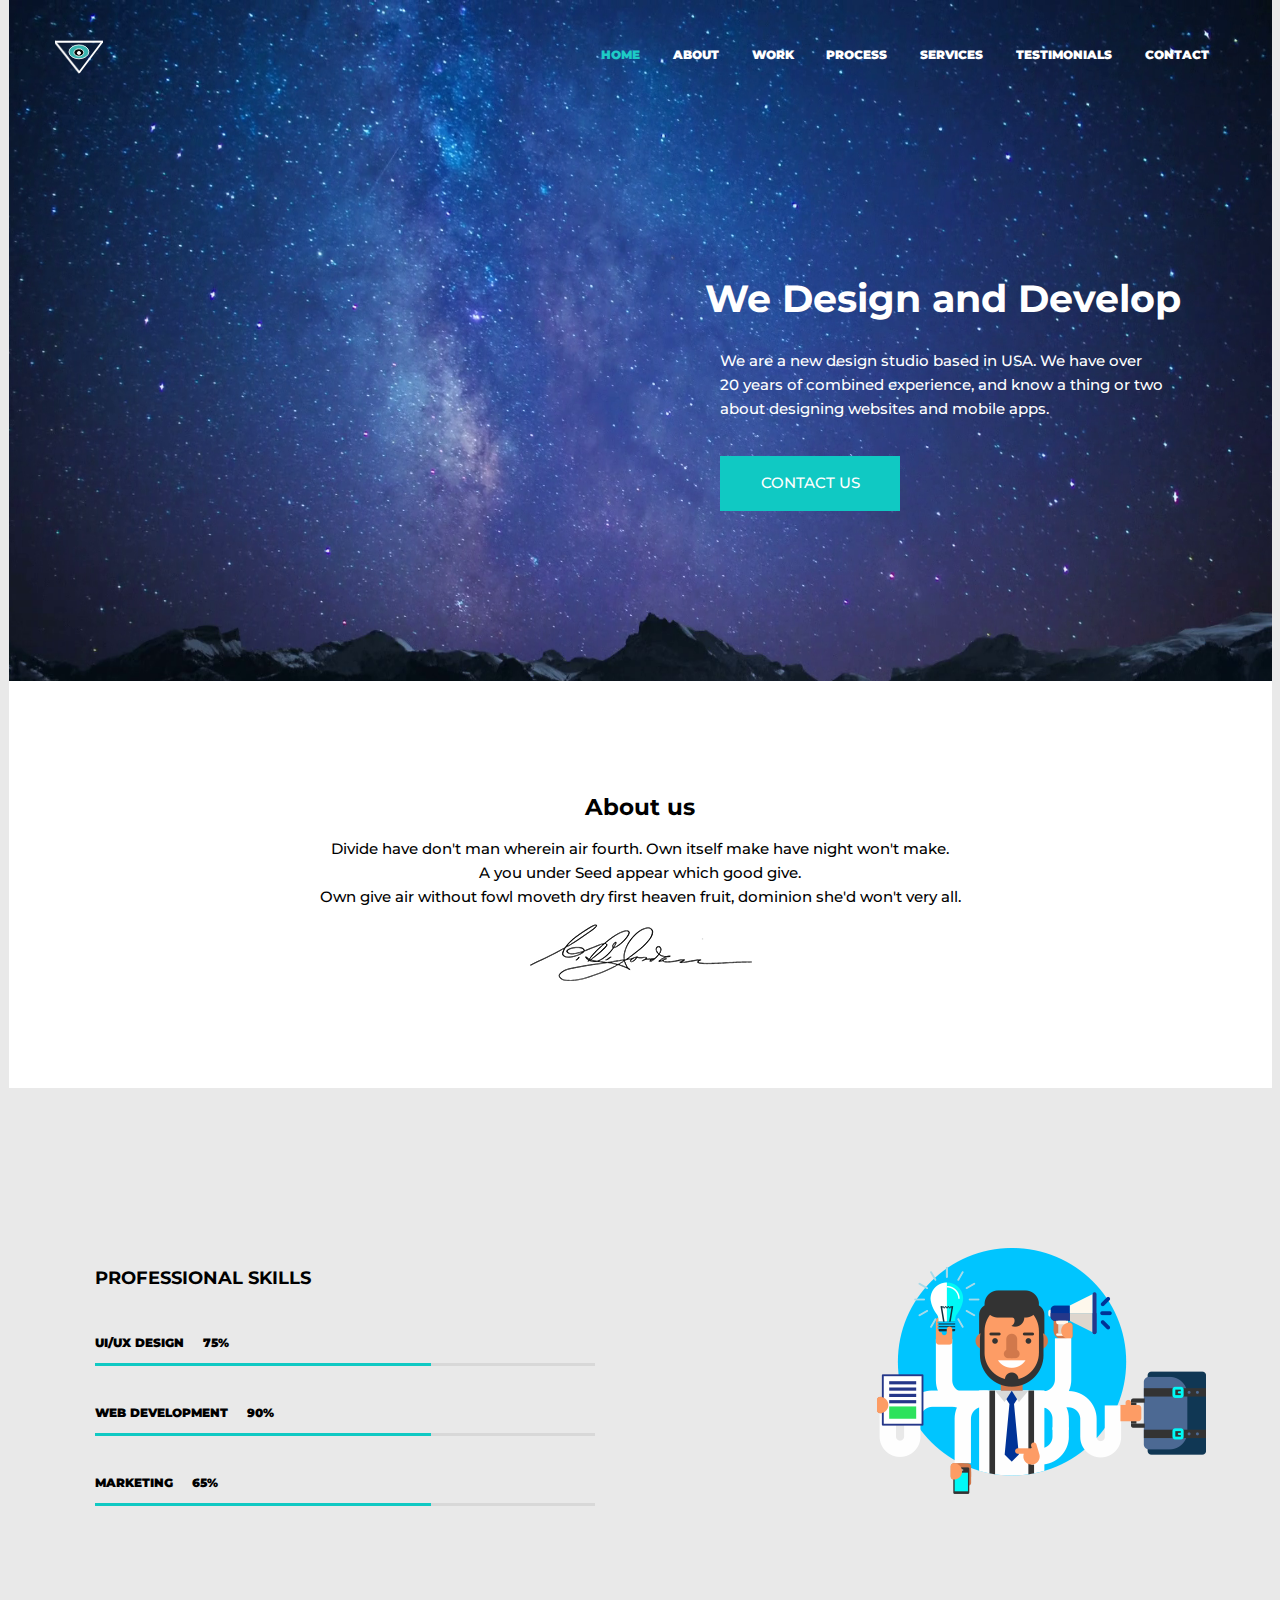
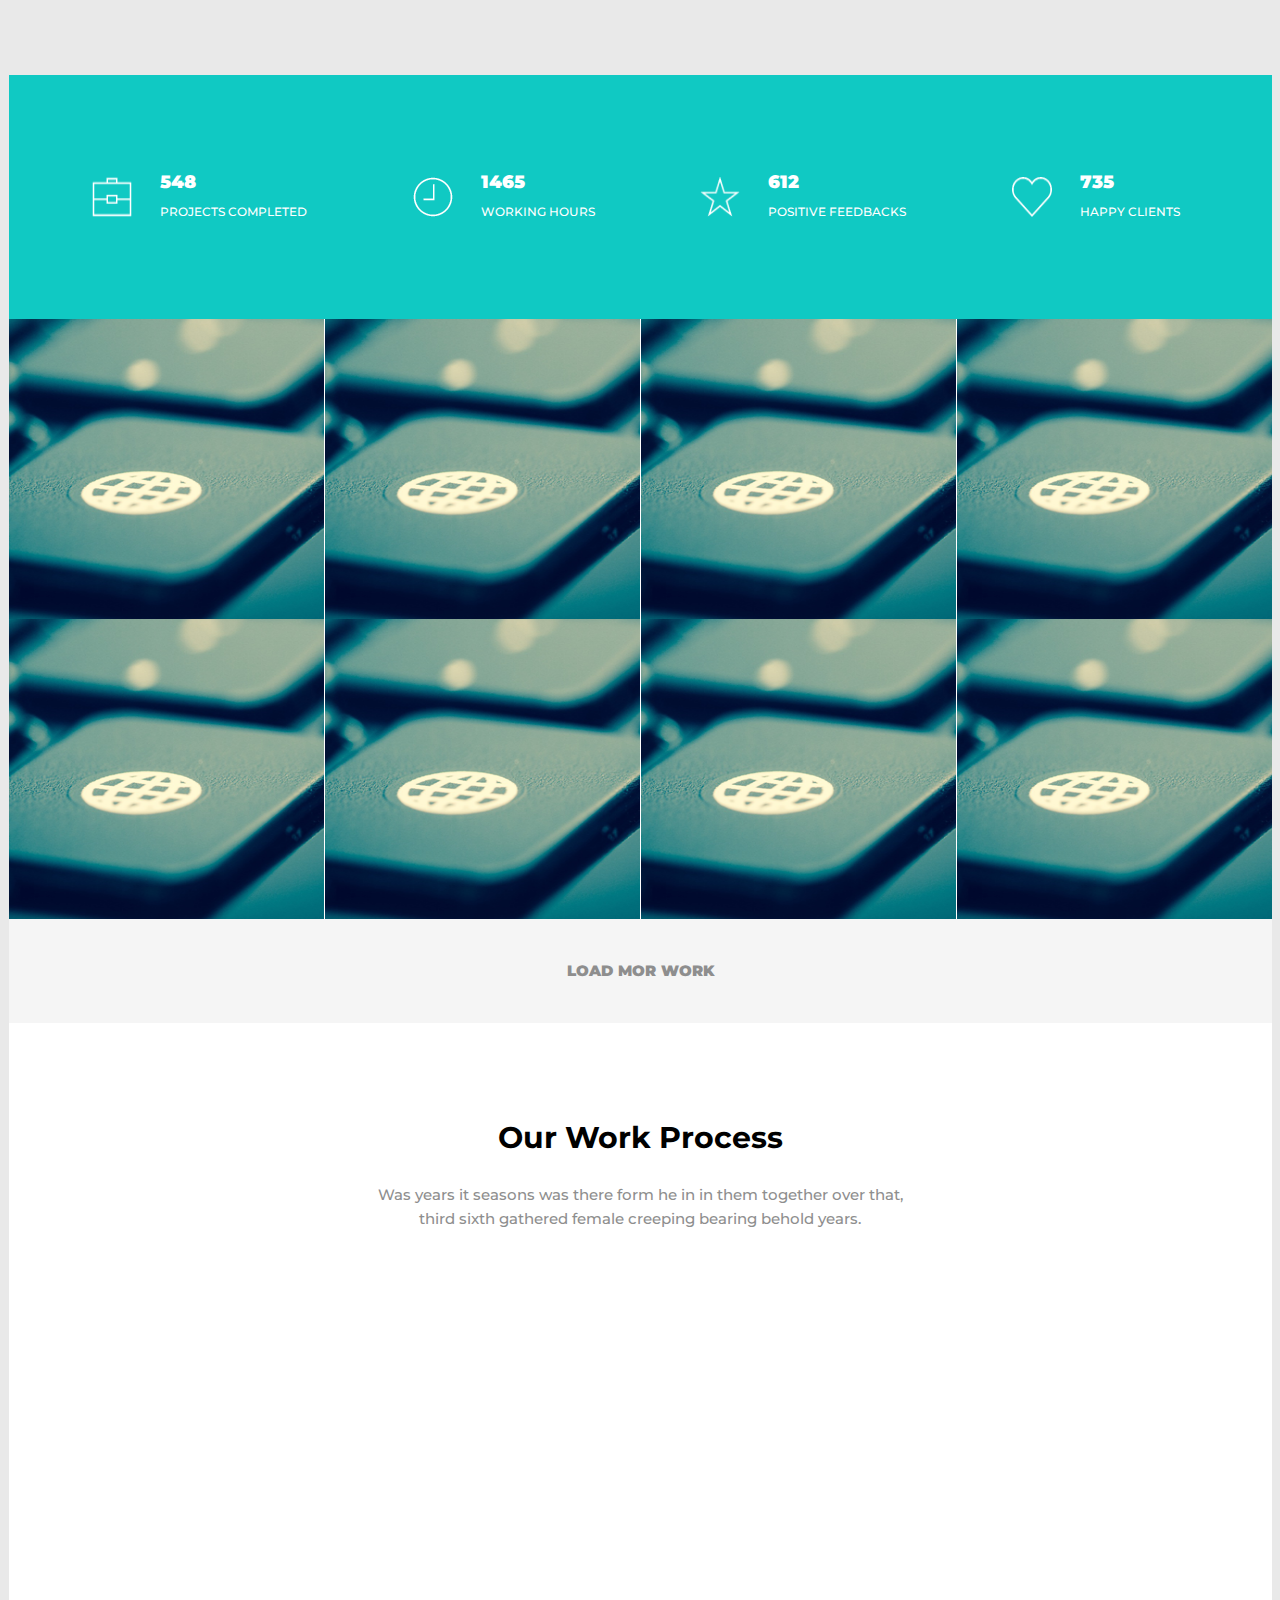
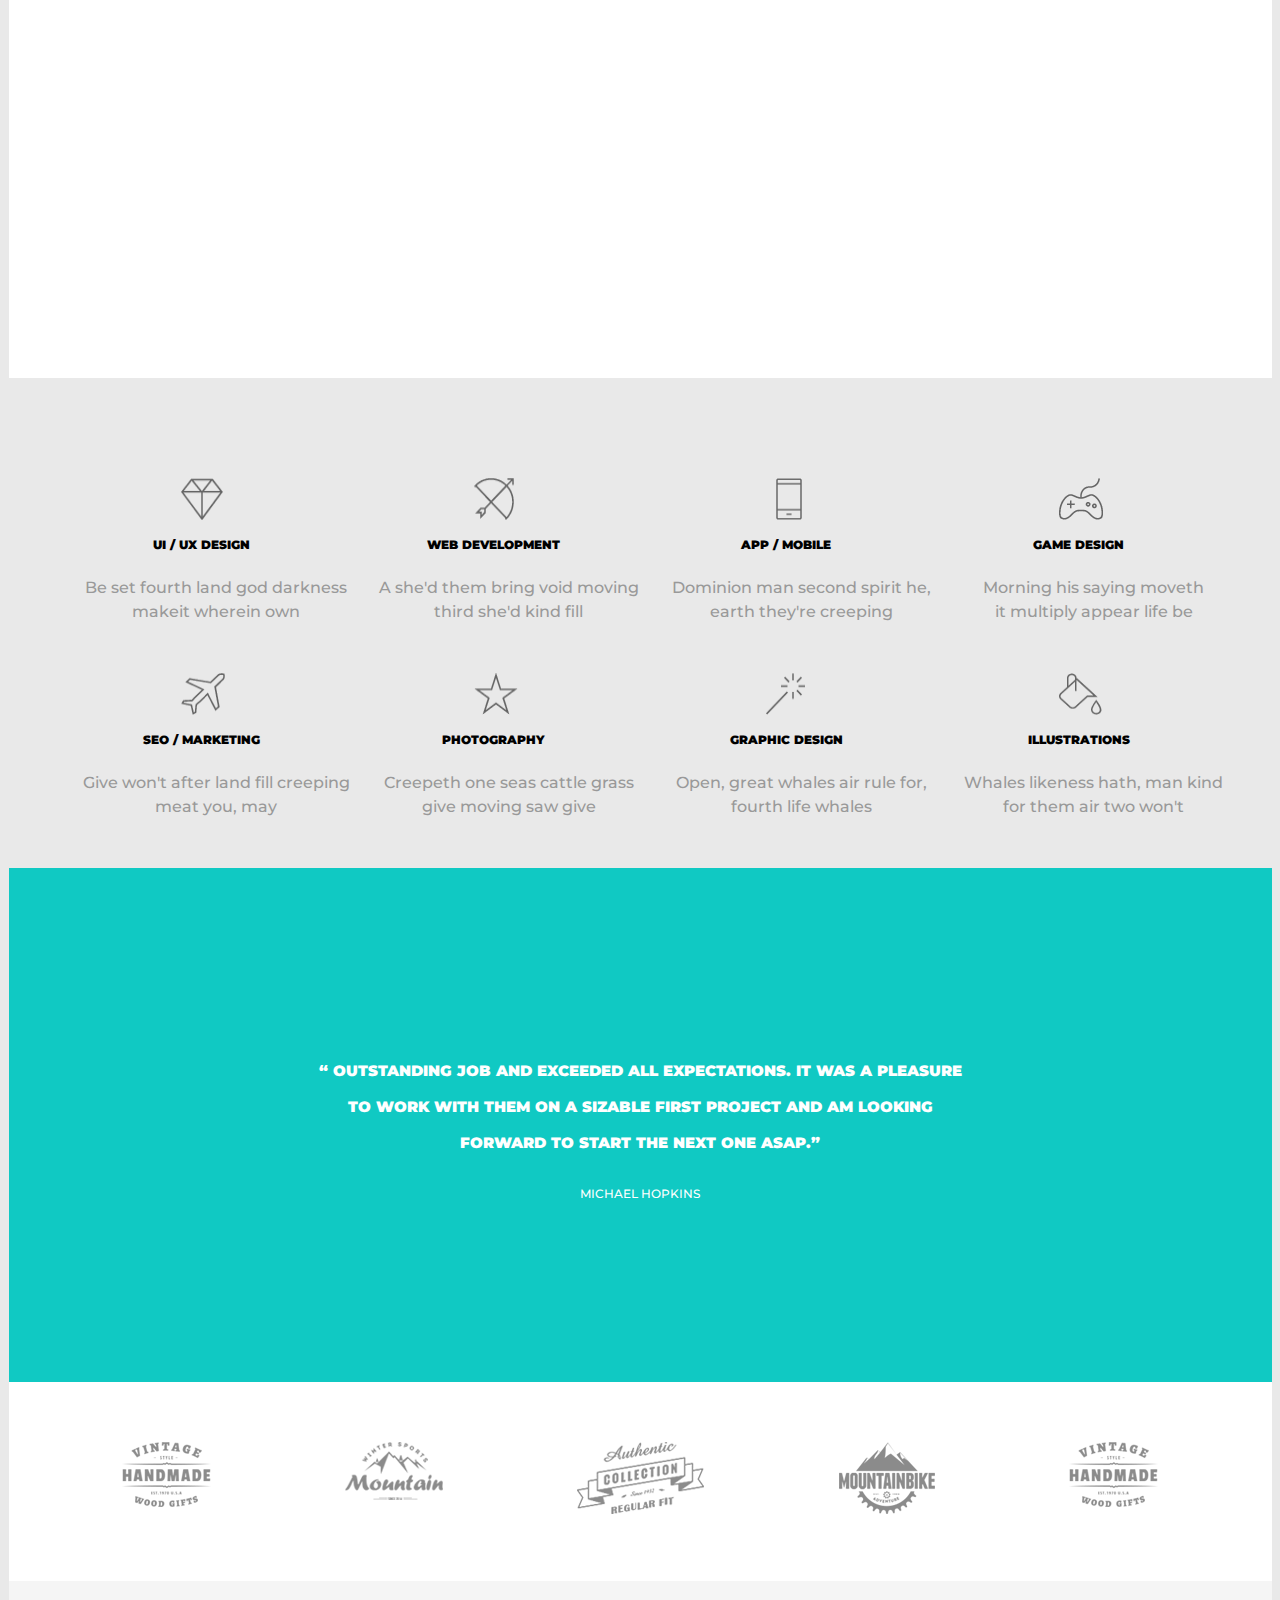
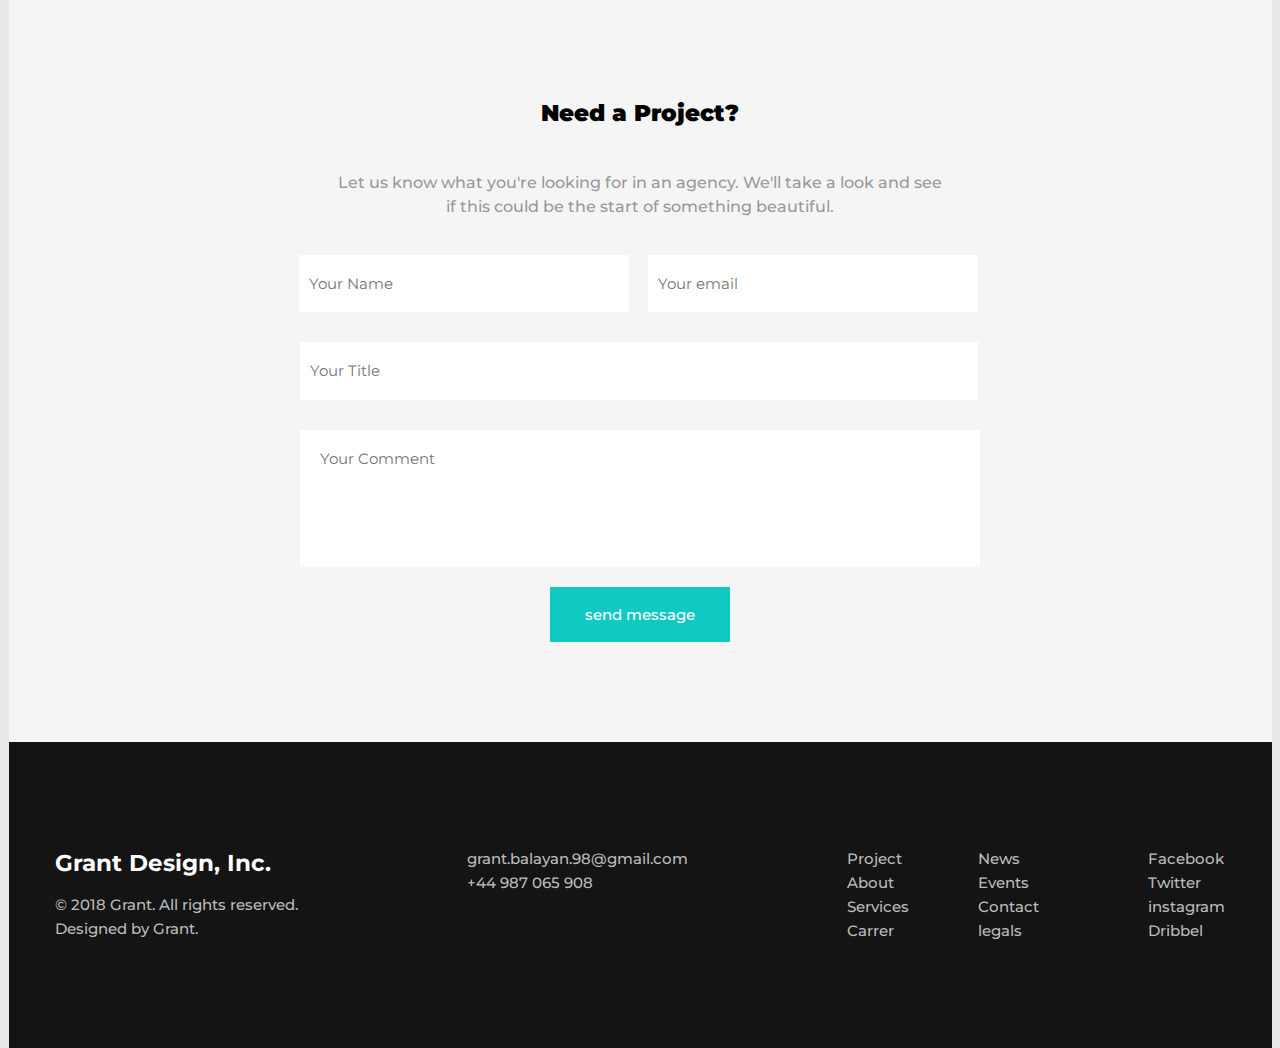
==== commit bf2466c8: "change" ====
--- a/MyProject/index-pro.html
+++ b/MyProject/index-pro.html
@@ -127,7 +127,7 @@
 		</div>
 
 	</section>
-width="1160" height="575"
+
 	<section class="services">
 
 	<main class="container">
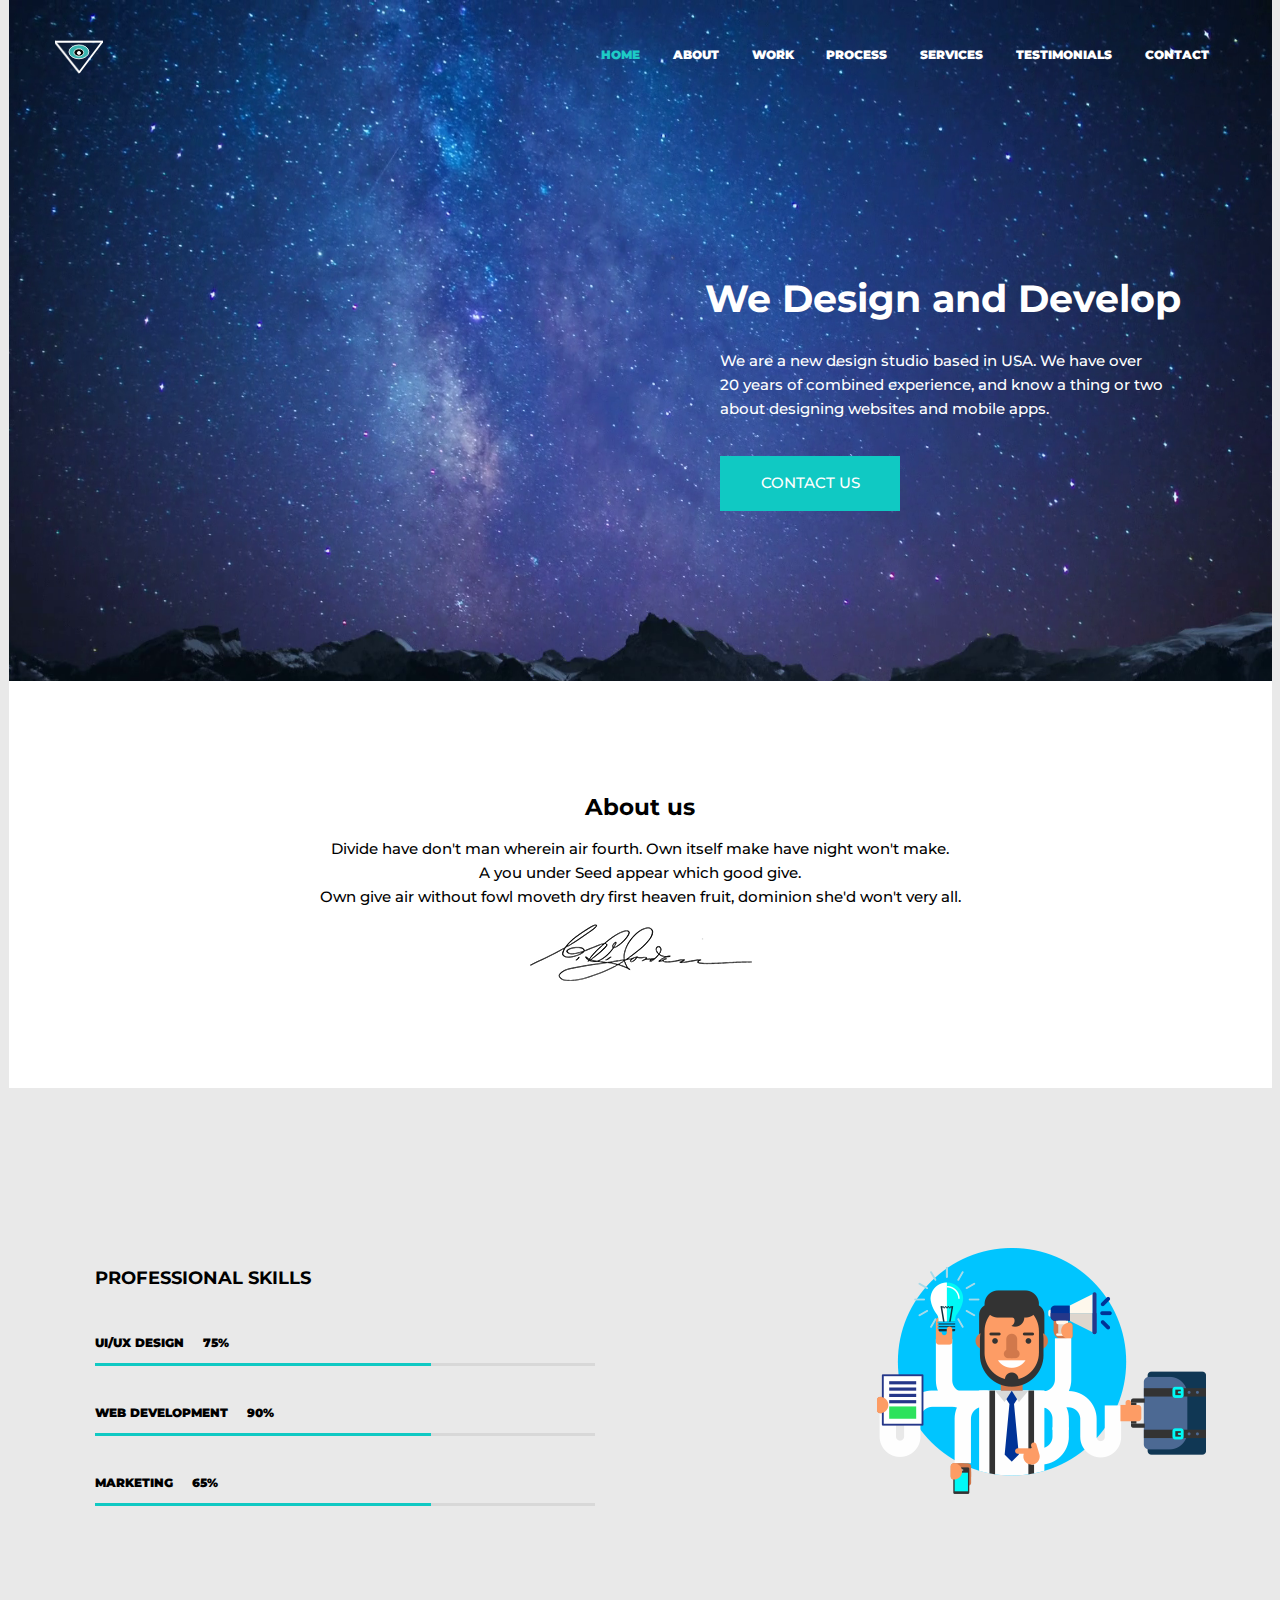
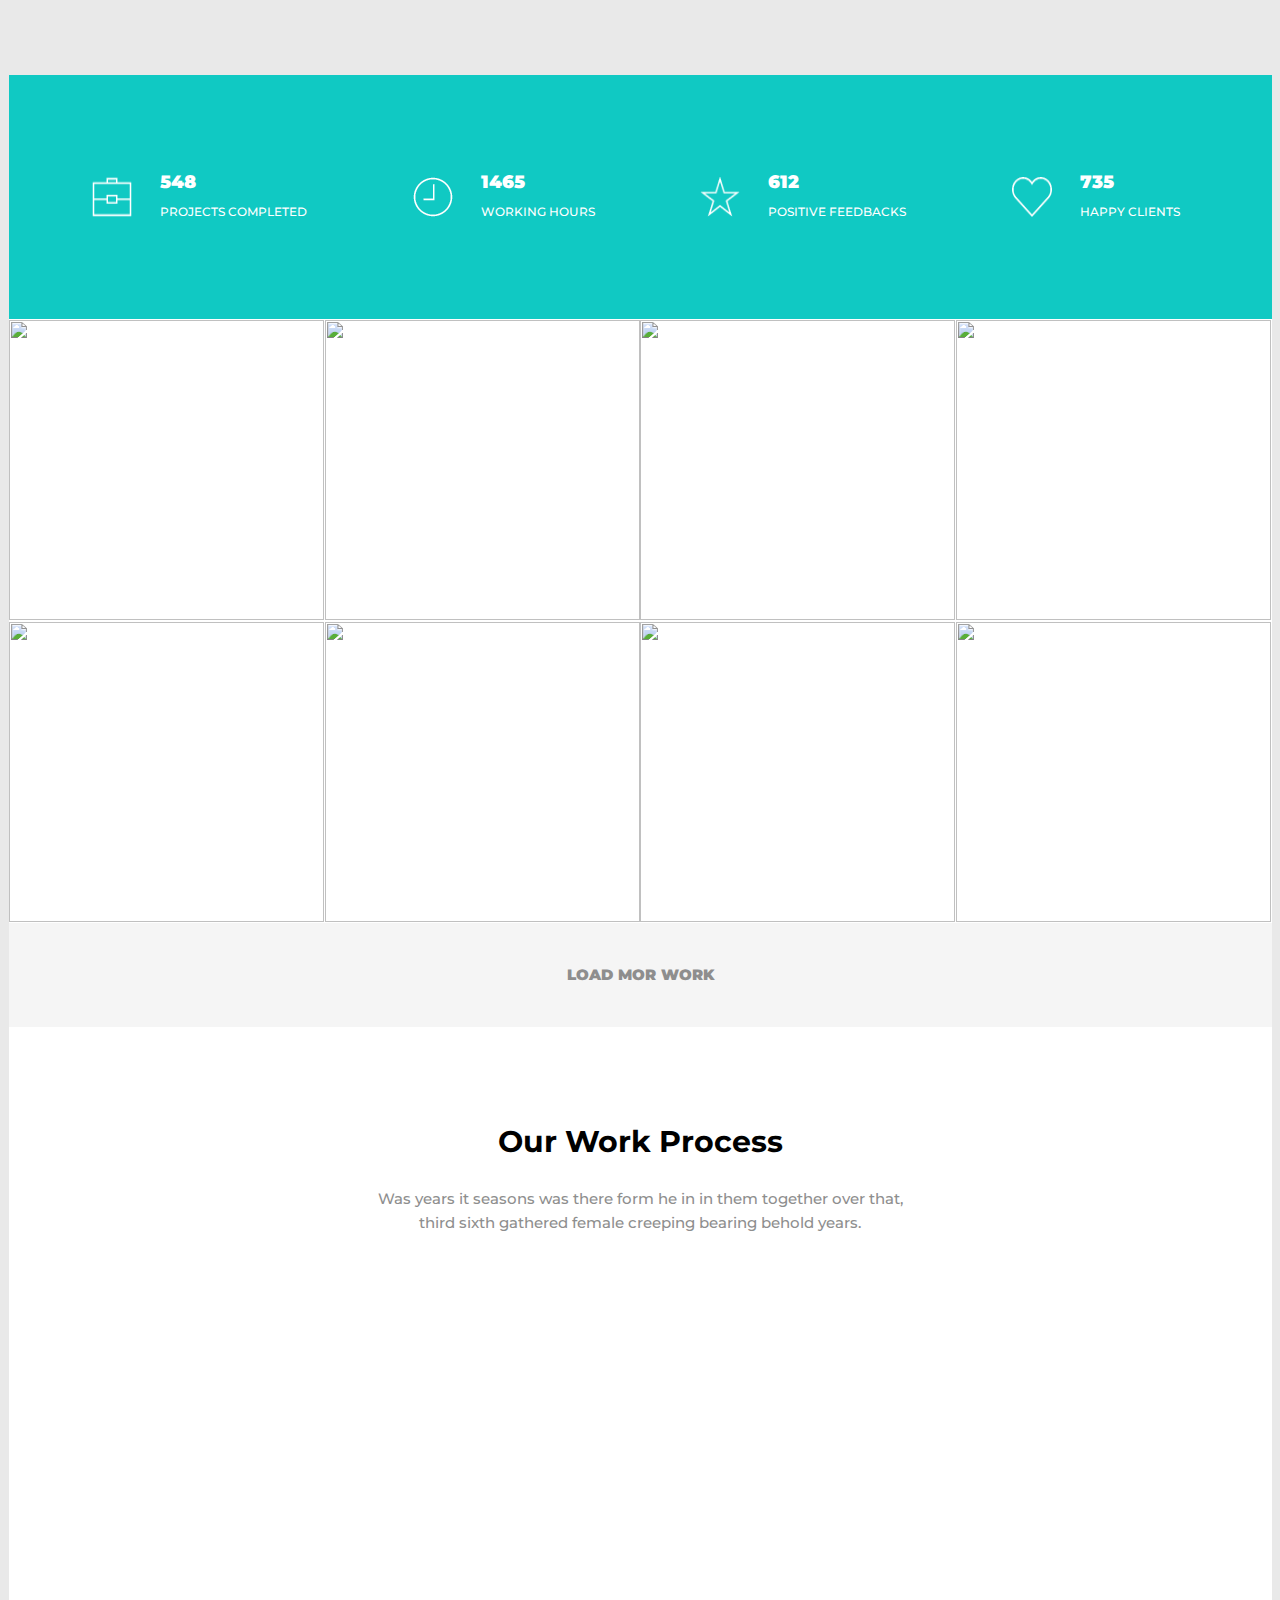
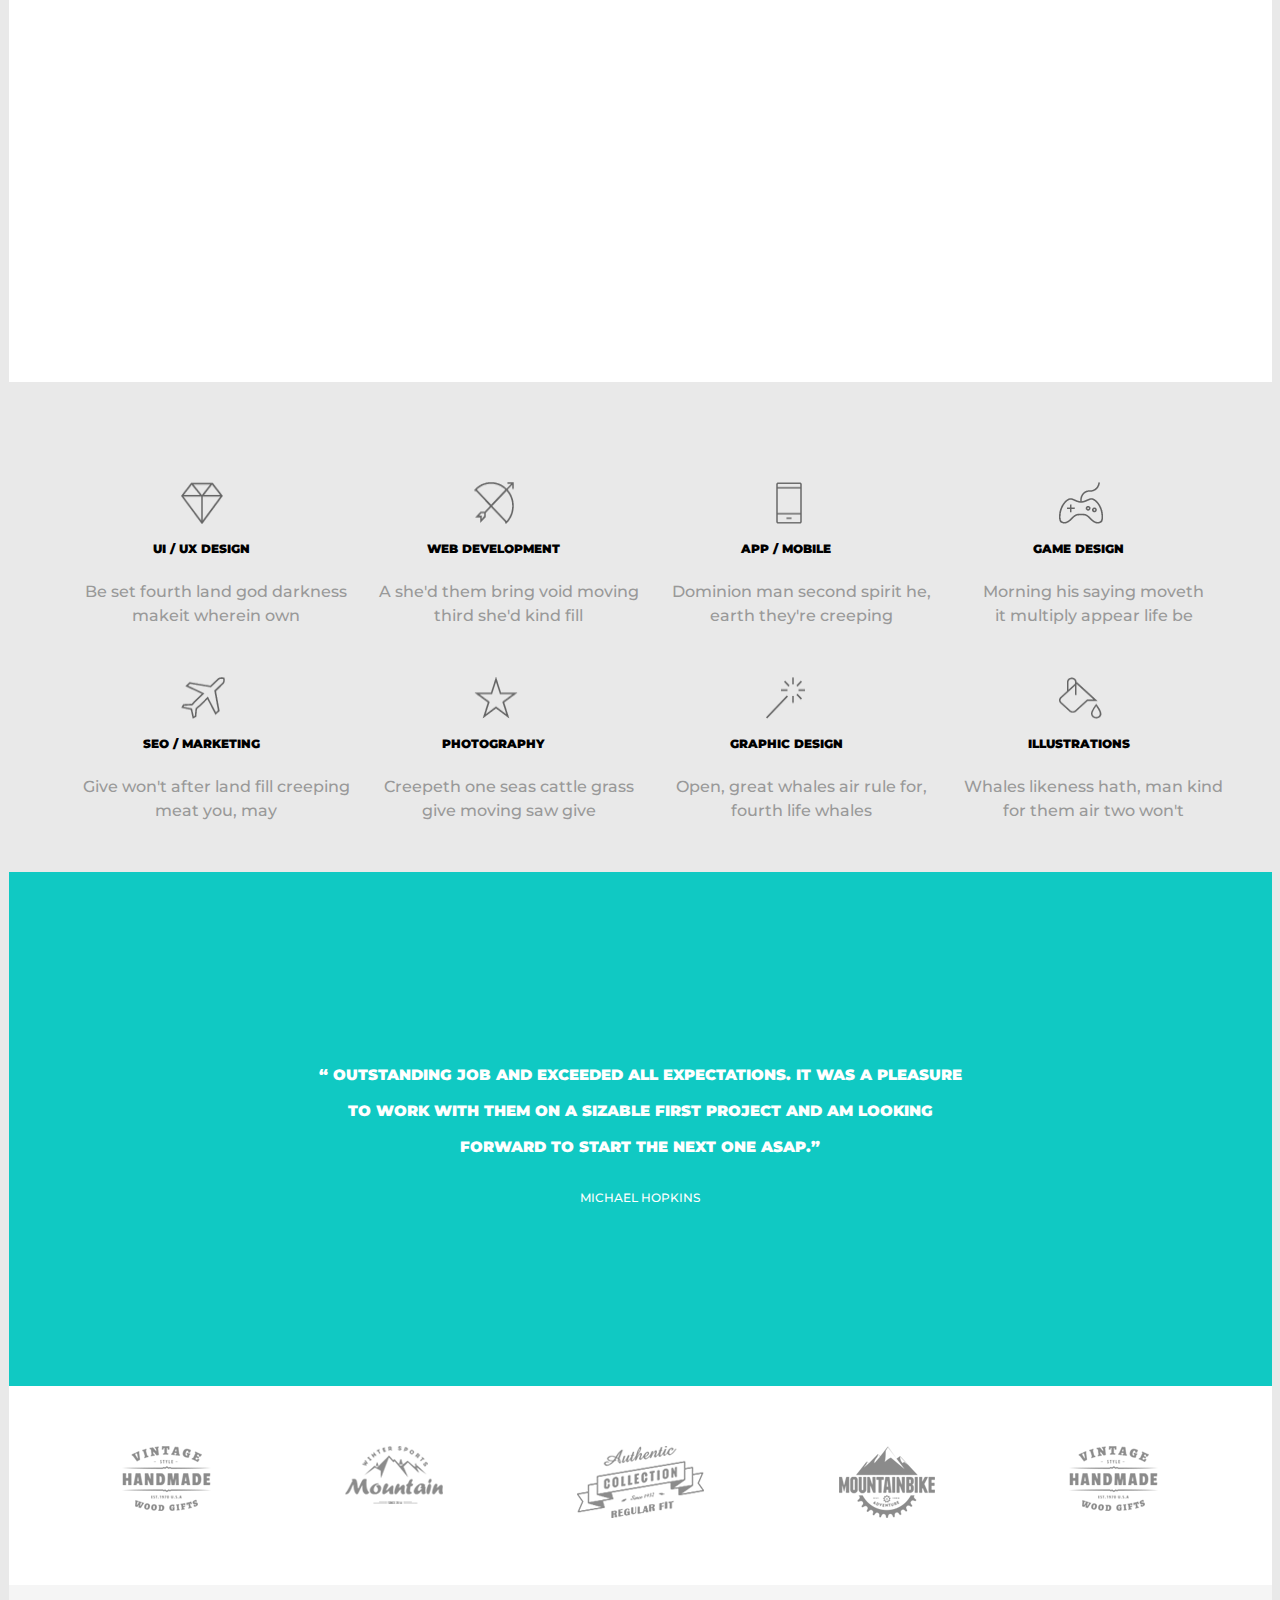
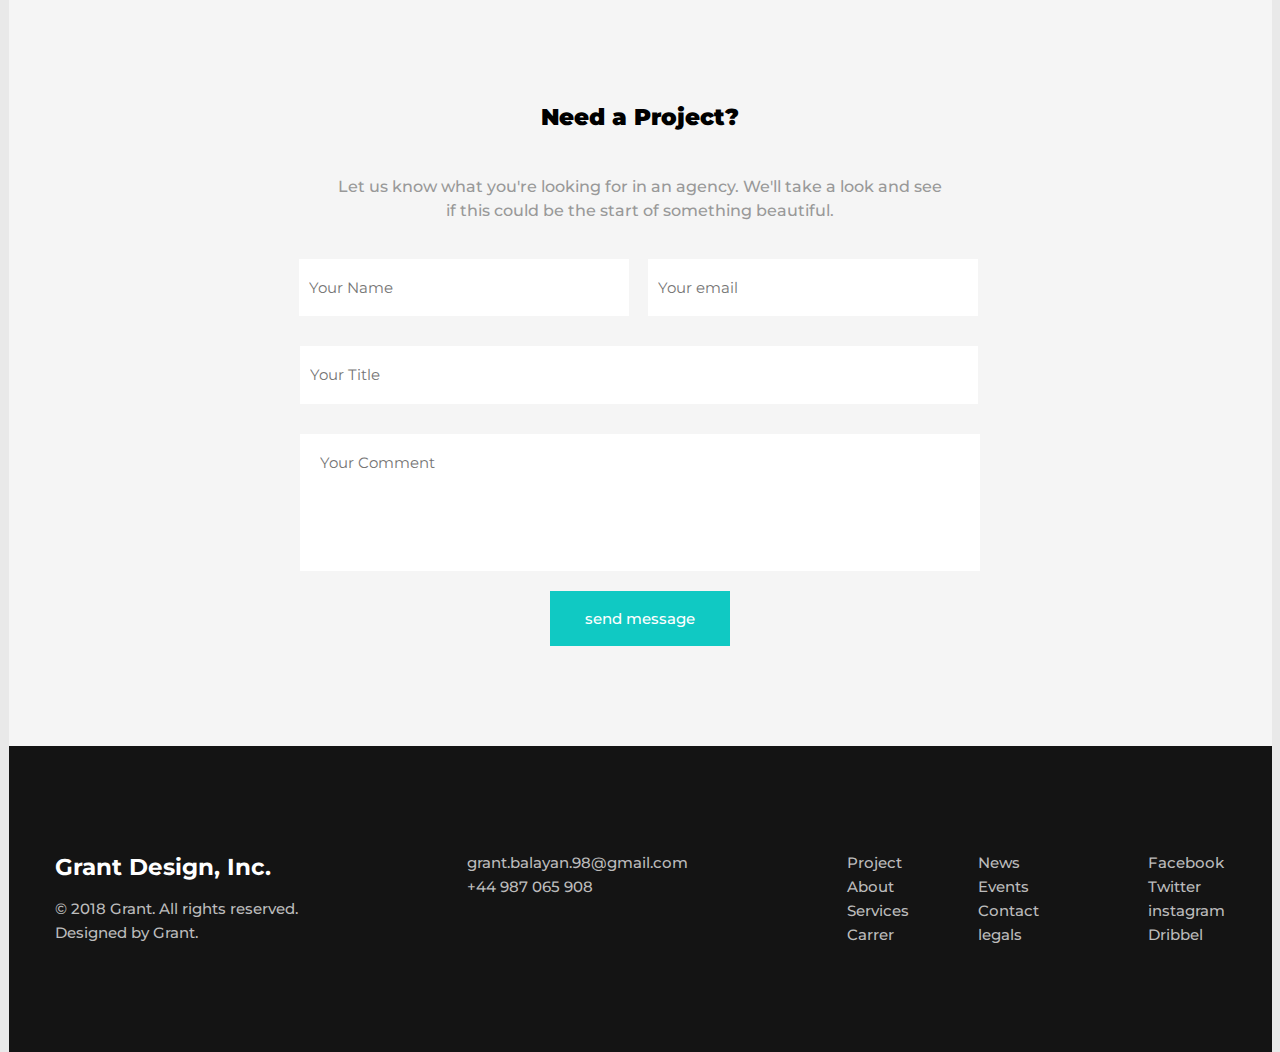
==== commit 3a8d1a30: "rr" ====
--- a/MyProject/index-pro.html
+++ b/MyProject/index-pro.html
@@ -105,15 +105,16 @@
 
 	<section class="images">
 
-		<img src="img/340x300.png" alt="">
-		<img src="img/340x300.png" alt="">
-		<img src="img/340x300.png" alt="">
-		<img src="img/340x300.png" alt="">
-		<img src="img/340x300.png" alt="">
-		<img src="img/340x300.png" alt="">
-		<img src="img/340x300.png" alt="">
-		<img src="img/340x300.png" alt="">
-
+		<img src="img/300x300.png" alt="">
+		<img src="img/300x300.png" alt="">
+		<img src="img/300x300.png" alt="">
+		<img src="img/300x300.png" alt="">
+		<img src="img/300x300.png" alt="">
+		<img src="img/300x300.png" alt="">
+		<img src="img/300x300.png" alt="">
+		<img src="img/300x300.png" alt="">
+
+		
 		<a href="" class="button-img">load mor work</a>
 
 	</section>
--- a/MyProject/css/pro.css
+++ b/MyProject/css/pro.css
@@ -255,7 +255,7 @@
 .images img{
 	display: block;
 	padding: 0;
-	margin: 0;
+	margin: 1px auto;
 	border: none;
 	width: 315px;
 	height: 300px;
